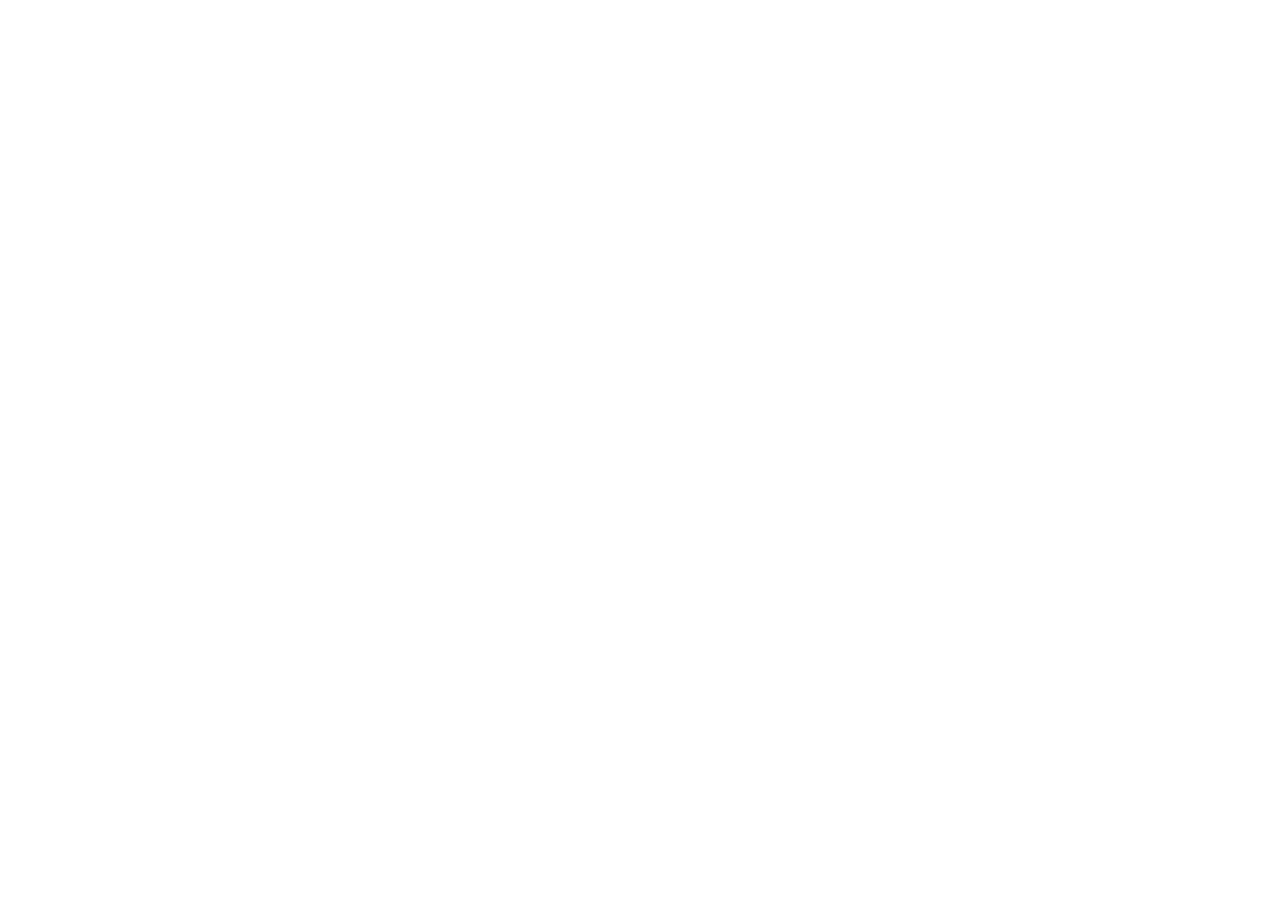
==== index.html @ 692eba13 "Changes" ====
<!doctype html>
<html lang="de">
  <head>
    <meta charset="UTF-8" />
    <meta name="viewport" content="width=device-width, initial-scale=1.0" />
    
    <!-- Primary Meta Tags -->
    <title>Anchaya Thai Massage München | Traditionelle Thai Massage</title>
    <meta name="description" content="Authentische Thai Massage in München. Entspannung für Körper und Seele mit traditionellen Techniken. Jetzt Termin vereinbaren! ☎ 089 12595098" />
    <meta name="keywords" content="Thai Massage München, Traditionelle Thai Massage, Massage München, Entspannung, Wellness, Aromaöl Massage, Hot Stone Massage" />
    <meta name="author" content="Anchaya Thai Massage" />
    <meta name="robots" content="index, follow" />
    
    <!-- Open Graph / Facebook -->
    <meta property="og:type" content="website" />
    <meta property="og:url" content="https://www.anchaya-thai-massage.de/" />
    <meta property="og:title" content="Anchaya Thai Massage München | Traditionelle Thai Massage" />
    <meta property="og:description" content="Authentische Thai Massage in München. Entspannung für Körper und Seele mit traditionellen Techniken. Jetzt Termin vereinbaren!" />
    <meta property="og:image" content="/og-image.jpg" />
    <meta property="og:locale" content="de_DE" />
    
    <!-- Twitter -->
    <meta name="twitter:card" content="summary_large_image" />
    <meta name="twitter:url" content="https://www.anchaya-thai-massage.de/" />
    <meta name="twitter:title" content="Anchaya Thai Massage München | Traditionelle Thai Massage" />
    <meta name="twitter:description" content="Authentische Thai Massage in München. Entspannung für Körper und Seele mit traditionellen Techniken." />
    <meta name="twitter:image" content="/og-image.jpg" />
    
    <!-- Canonical URL -->
    <link rel="canonical" href="https://www.anchaya-thai-massage.de/" />
    
    <!-- Theme Color -->
    <meta name="theme-color" content="#2d5a4a" />
    
    <!-- Favicon -->
    <link rel="icon" type="image/x-icon" href="/favicon.ico" />
    
    <!-- Schema.org LocalBusiness -->
    <script type="application/ld+json">
    {
      "@context": "https://schema.org",
      "@type": "LocalBusiness",
      "@id": "https://www.anchaya-thai-massage.de/#business",
      "name": "Anchaya Thai Massage",
      "image": "https://www.anchaya-thai-massage.de/og-image.jpg",
      "description": "Traditionelle Thai Massage in München. Authentische thailändische Massagekunst für tiefe Entspannung und Wohlbefinden.",
      "url": "https://www.anchaya-thai-massage.de/",
      "telephone": "+49-89-12595098",
      "email": "info@anchaya-thai-massage.de",
      "address": {
        "@type": "PostalAddress",
        "streetAddress": "Karl-Köglsperger-Str. 11",
        "addressLocality": "München",
        "postalCode": "80939",
        "addressCountry": "DE"
      },
      "geo": {
        "@type": "GeoCoordinates",
        "latitude": "48.19",
        "longitude": "11.58"
      },
      "openingHoursSpecification": [
        {
          "@type": "OpeningHoursSpecification",
          "dayOfWeek": ["Monday", "Tuesday", "Wednesday", "Thursday", "Friday"],
          "opens": "10:00",
          "closes": "20:00"
        },
        {
          "@type": "OpeningHoursSpecification",
          "dayOfWeek": "Saturday",
          "opens": "10:00",
          "closes": "18:00"
        }
      ],
      "priceRange": "€€",
      "aggregateRating": {
        "@type": "AggregateRating",
        "ratingValue": "4.9",
        "reviewCount": "87"
      },
      "sameAs": []
    }
    </script>
  </head>

  <body>
    <div id="root"></div>
    <script type="module" src="/src/main.tsx"></script>
  </body>
</html>
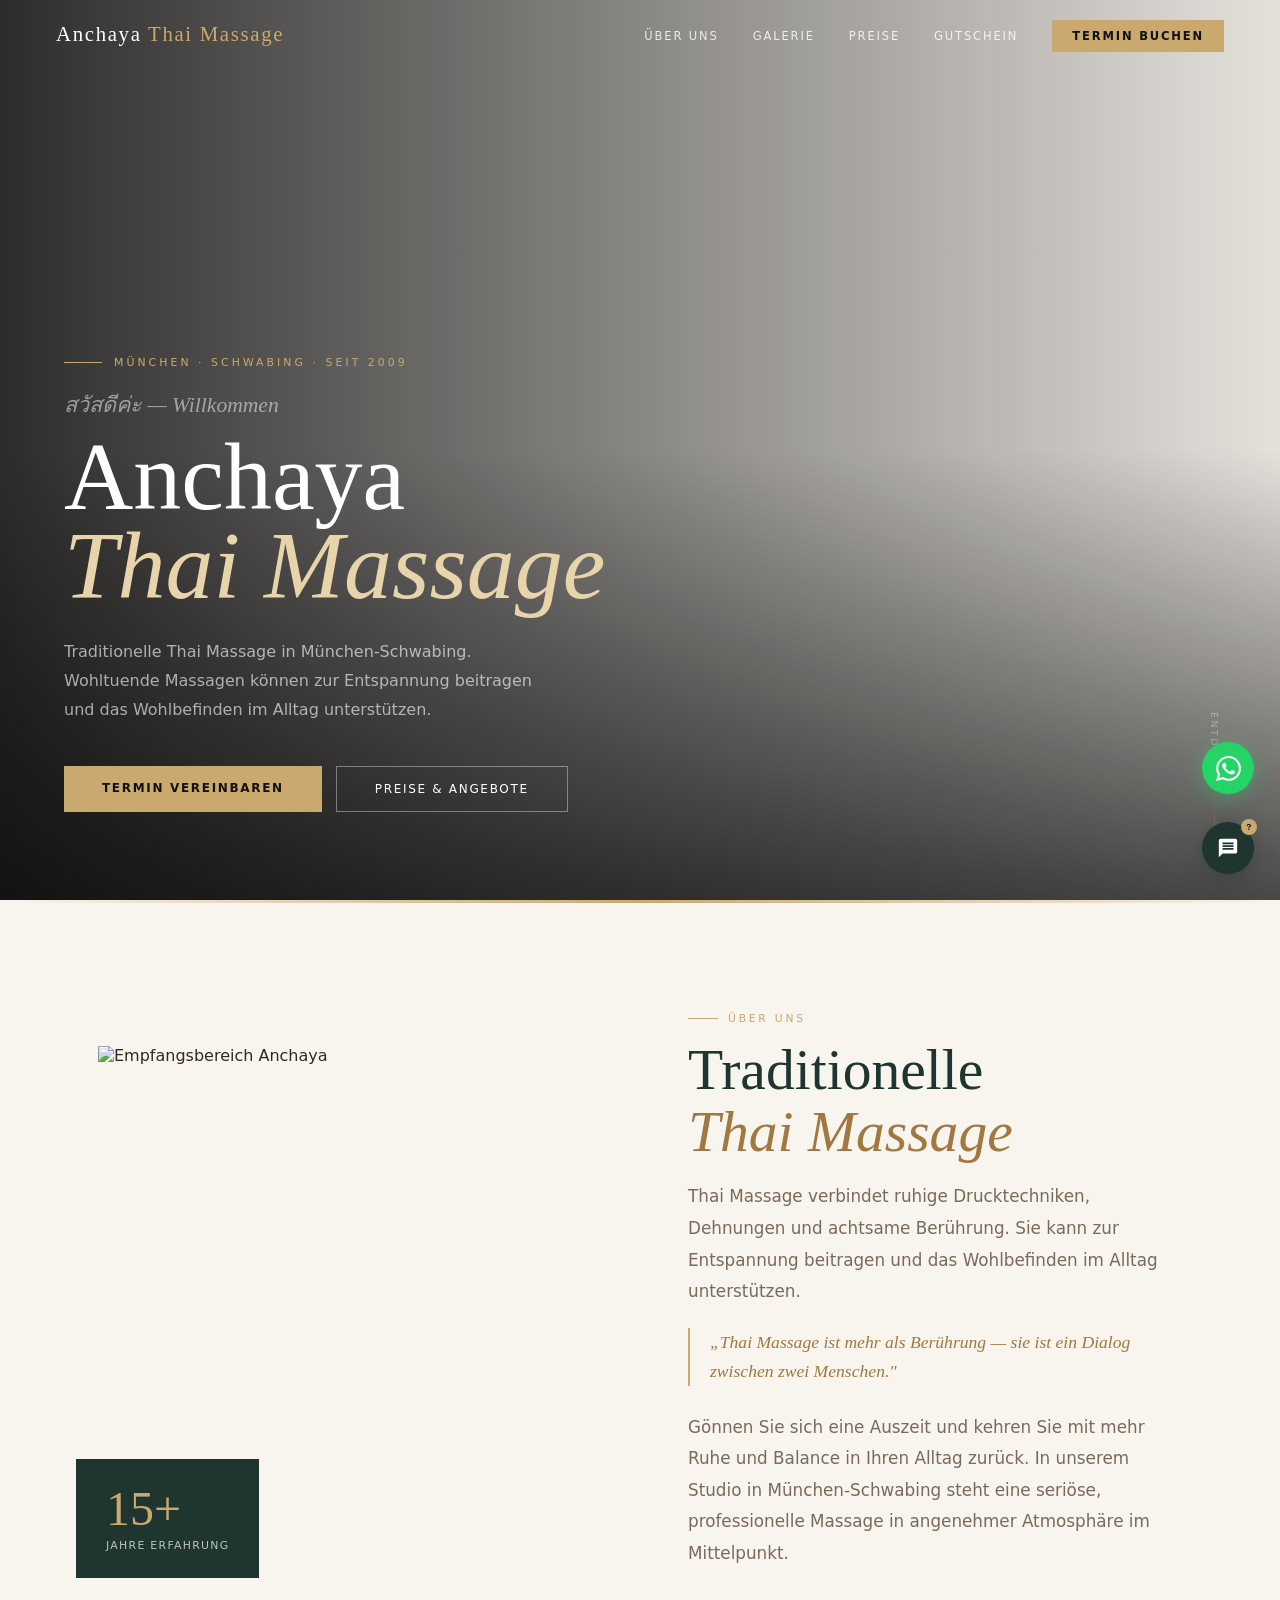
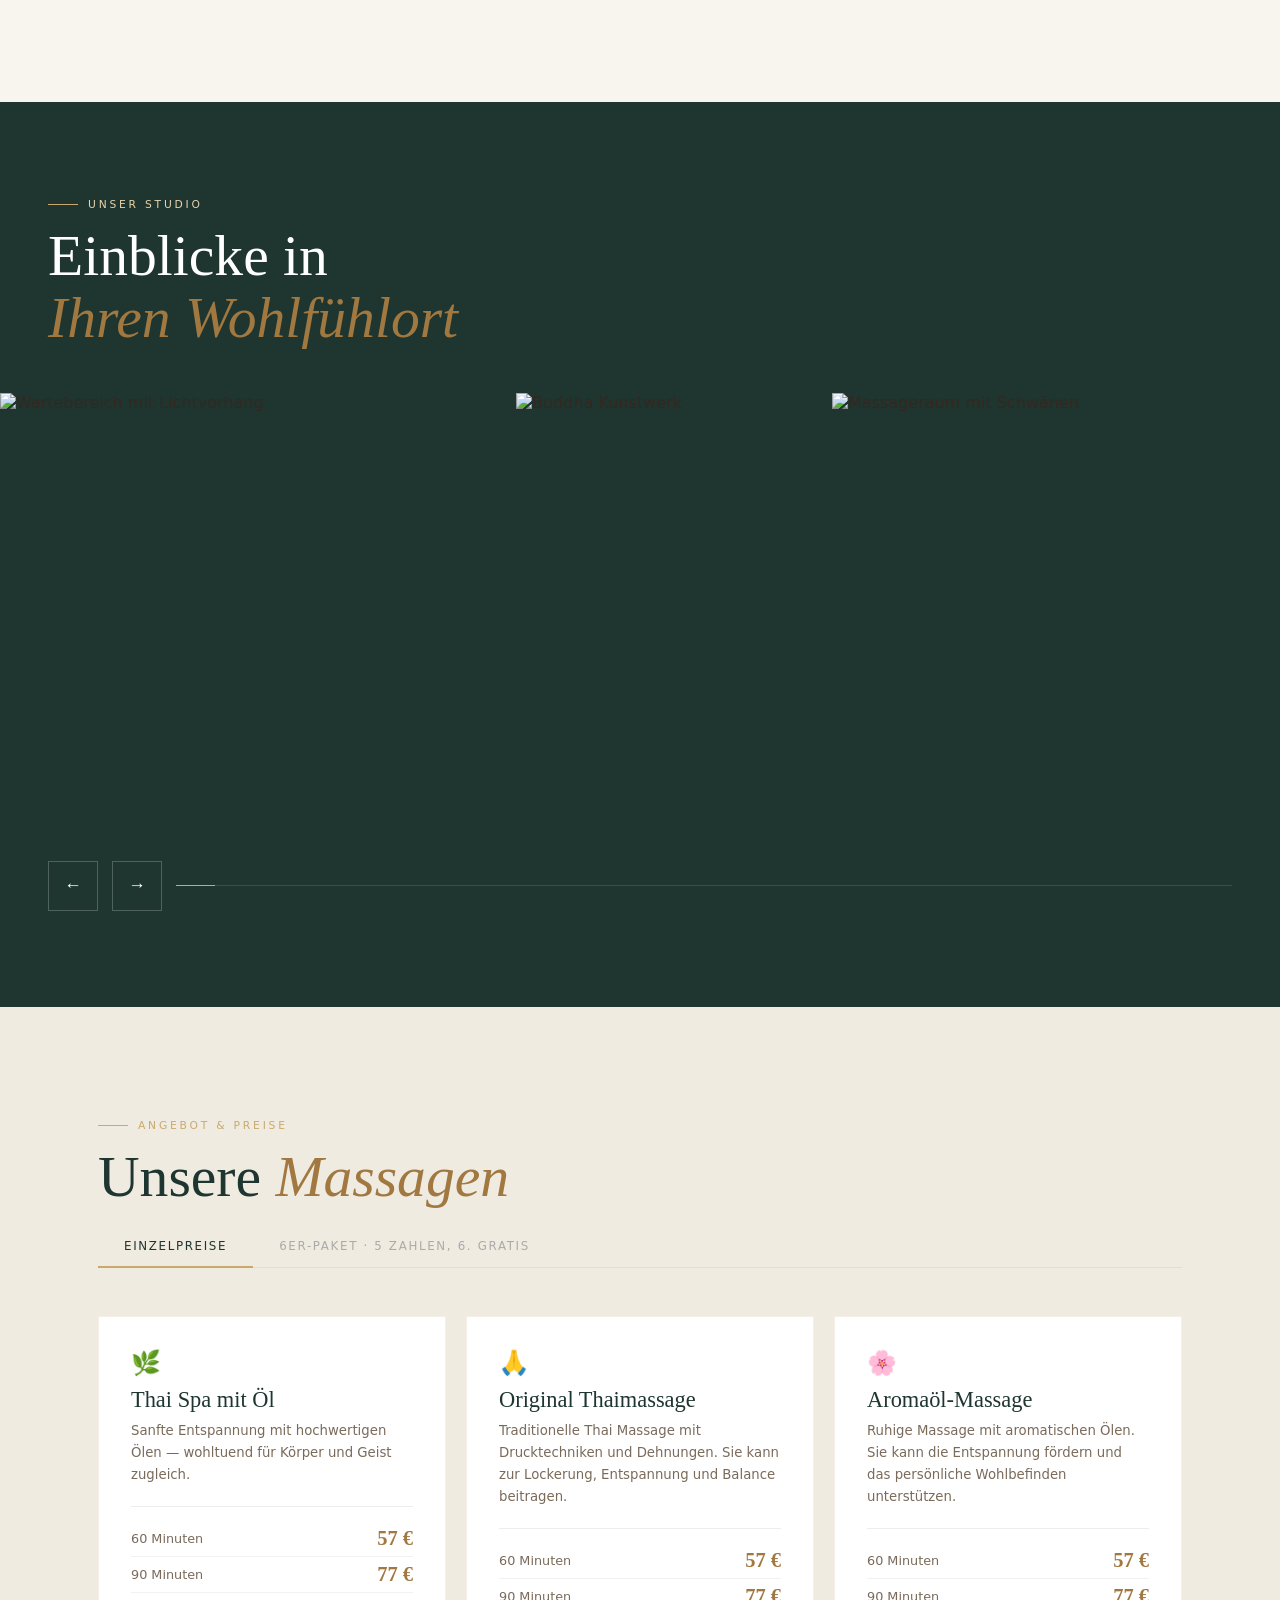
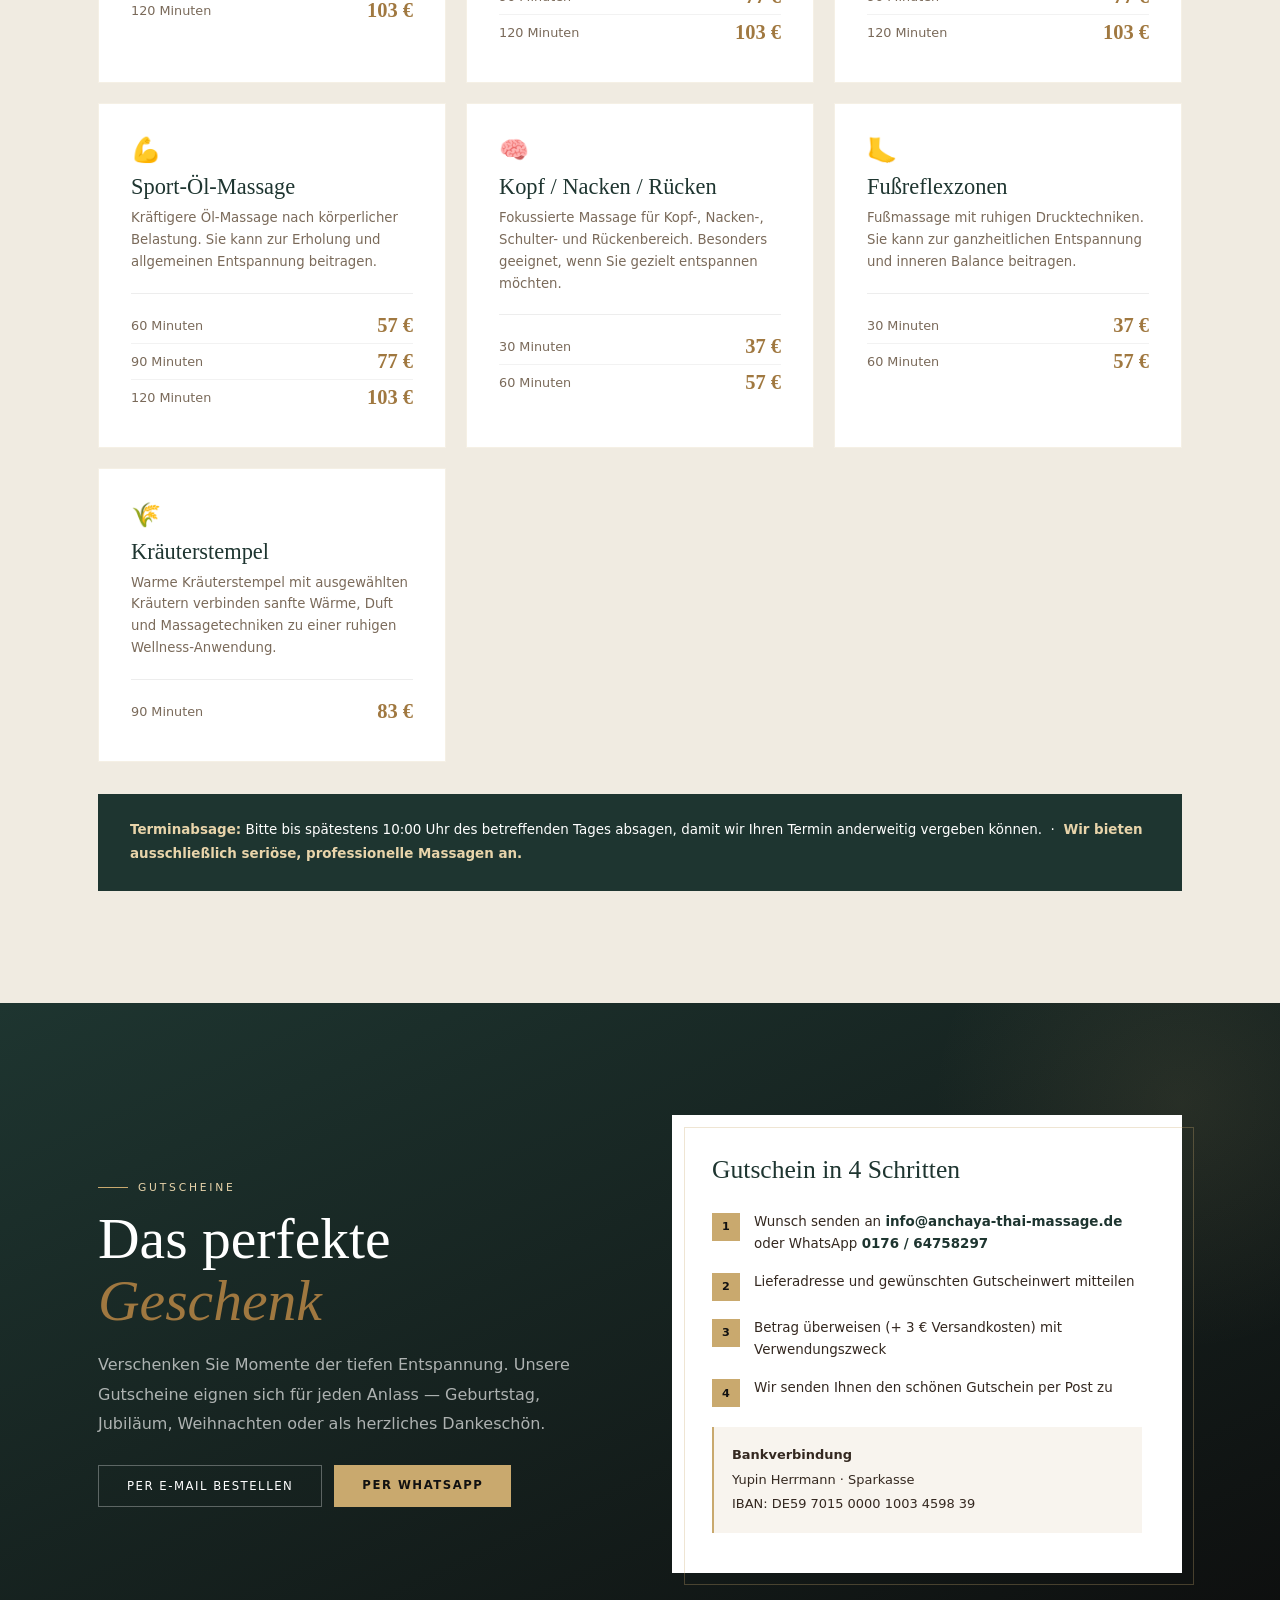
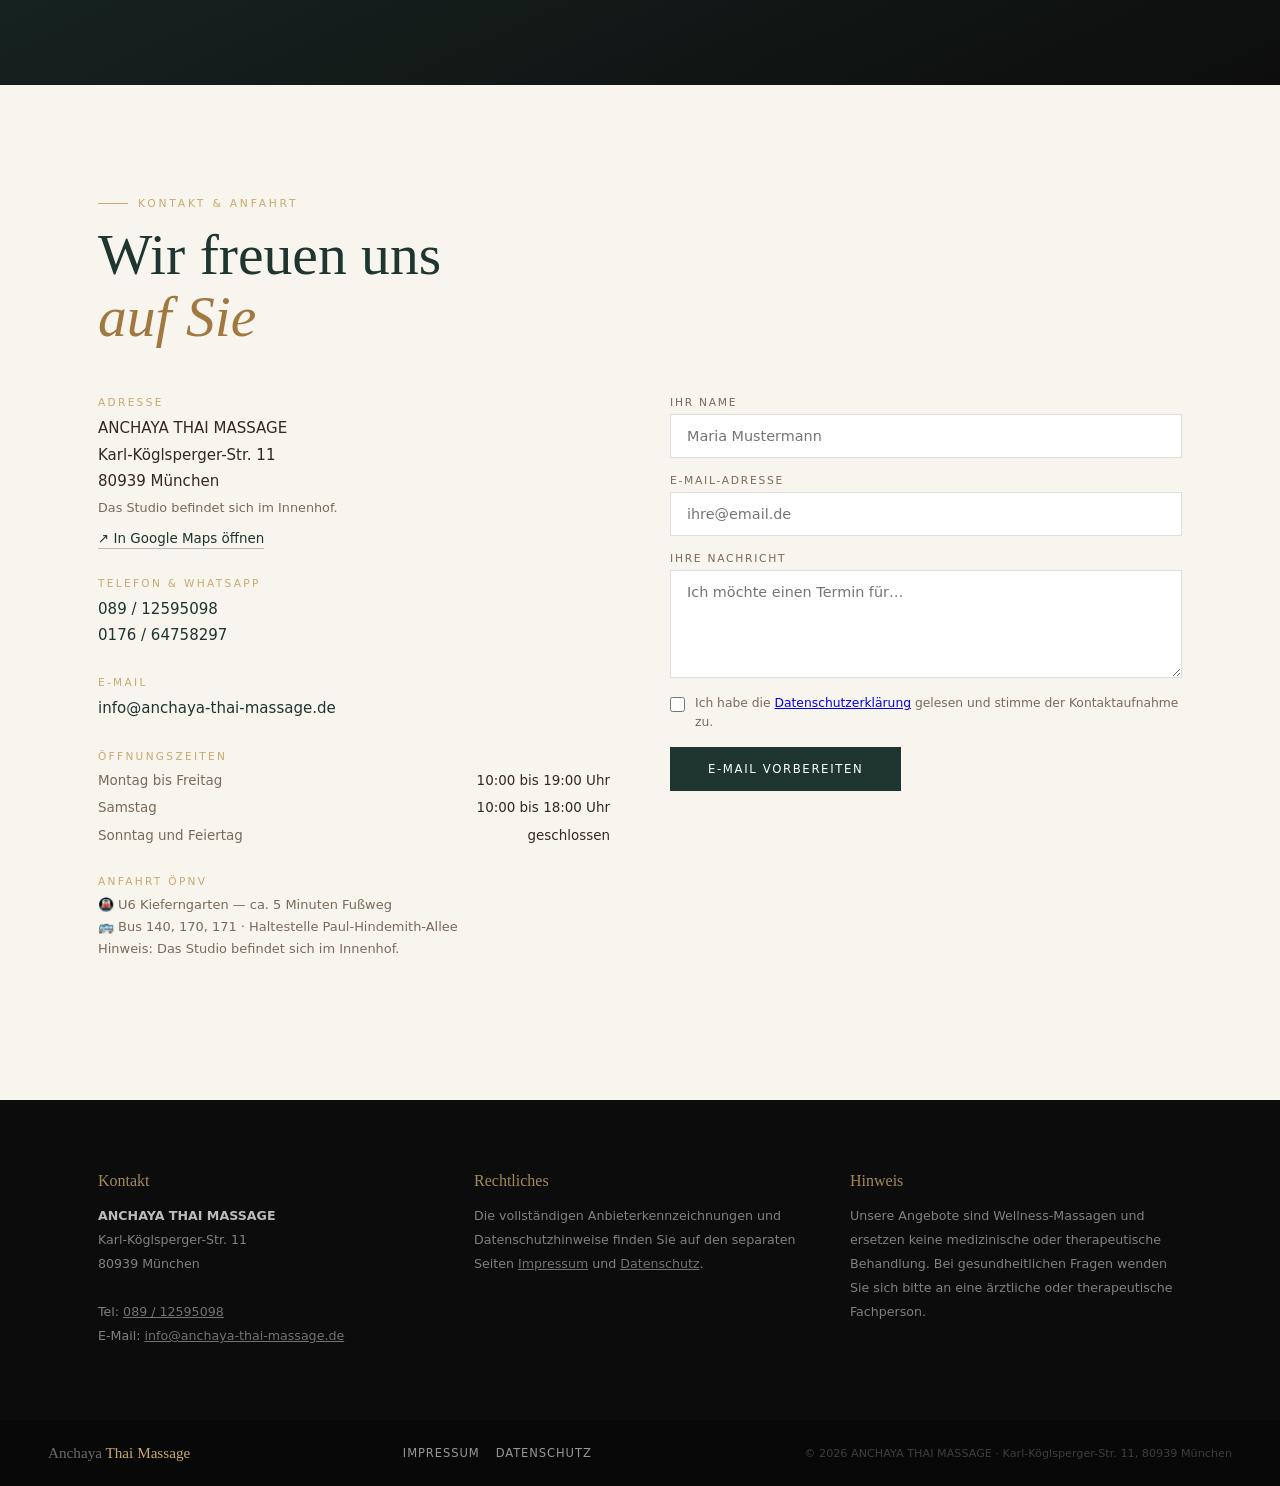
==== commit 3b40d0a6: "Add files via upload" ====
--- a/index.html
+++ b/index.html
@@ -1,91 +1,1030 @@
-<!doctype html>
+<!DOCTYPE html>
 <html lang="de">
-  <head>
-    <meta charset="UTF-8" />
-    <meta name="viewport" content="width=device-width, initial-scale=1.0" />
-    
-    <!-- Primary Meta Tags -->
-    <title>Anchaya Thai Massage München | Traditionelle Thai Massage</title>
-    <meta name="description" content="Authentische Thai Massage in München. Entspannung für Körper und Seele mit traditionellen Techniken. Jetzt Termin vereinbaren! ☎ 089 12595098" />
-    <meta name="keywords" content="Thai Massage München, Traditionelle Thai Massage, Massage München, Entspannung, Wellness, Aromaöl Massage, Hot Stone Massage" />
-    <meta name="author" content="Anchaya Thai Massage" />
-    <meta name="robots" content="index, follow" />
-    
-    <!-- Open Graph / Facebook -->
-    <meta property="og:type" content="website" />
-    <meta property="og:url" content="https://www.anchaya-thai-massage.de/" />
-    <meta property="og:title" content="Anchaya Thai Massage München | Traditionelle Thai Massage" />
-    <meta property="og:description" content="Authentische Thai Massage in München. Entspannung für Körper und Seele mit traditionellen Techniken. Jetzt Termin vereinbaren!" />
-    <meta property="og:image" content="/og-image.jpg" />
-    <meta property="og:locale" content="de_DE" />
-    
-    <!-- Twitter -->
-    <meta name="twitter:card" content="summary_large_image" />
-    <meta name="twitter:url" content="https://www.anchaya-thai-massage.de/" />
-    <meta name="twitter:title" content="Anchaya Thai Massage München | Traditionelle Thai Massage" />
-    <meta name="twitter:description" content="Authentische Thai Massage in München. Entspannung für Körper und Seele mit traditionellen Techniken." />
-    <meta name="twitter:image" content="/og-image.jpg" />
-    
-    <!-- Canonical URL -->
-    <link rel="canonical" href="https://www.anchaya-thai-massage.de/" />
-    
-    <!-- Theme Color -->
-    <meta name="theme-color" content="#2d5a4a" />
-    
-    <!-- Favicon -->
-    <link rel="icon" type="image/x-icon" href="/favicon.ico" />
-    
-    <!-- Schema.org LocalBusiness -->
-    <script type="application/ld+json">
+<head>
+<meta charset="UTF-8">
+<meta name="viewport" content="width=device-width, initial-scale=1.0">
+<title>Anchaya Thai Massage München | Traditionelle Thai Massage</title>
+<meta name="description" content="Anchaya Thai Massage in München-Schwabing bietet traditionelle Thai Massage, Aromaölmassage und Wellnessmassagen zur Entspannung und Unterstützung des Wohlbefindens.">
+<meta name="robots" content="index, follow">
+<meta property="og:title" content="Anchaya Thai Massage München">
+<meta property="og:description" content="Traditionelle Thai Massage in München für Entspannung und Wohlbefinden.">
+<meta property="og:type" content="website">
+<meta property="og:locale" content="de_DE">
+<meta property="og:site_name" content="Anchaya Thai Massage München">
+<meta property="og:image" content="assets/images/hero-bg.jpg">
+<meta property="og:image:alt" content="Anchaya Thai Massage München Studio">
+<meta name="twitter:card" content="summary_large_image">
+<meta name="twitter:image" content="assets/images/hero-bg.jpg">
+<script type="application/ld+json">
+{
+  "@context": "https://schema.org",
+  "@type": "LocalBusiness",
+  "name": "ANCHAYA THAI MASSAGE",
+  "description": "Traditionelle Thai Massage in München-Schwabing zur Entspannung und Unterstützung des Wohlbefindens.",
+  "telephone": "+49 (0) 89 / 12595098",
+  "email": "info@anchaya-thai-massage.de",
+  "address": {
+    "@type": "PostalAddress",
+    "streetAddress": "Karl-Köglsperger-Str. 11",
+    "postalCode": "80939",
+    "addressLocality": "München",
+    "addressCountry": "DE"
+  },
+  "openingHoursSpecification": [
     {
-      "@context": "https://schema.org",
-      "@type": "LocalBusiness",
-      "@id": "https://www.anchaya-thai-massage.de/#business",
-      "name": "Anchaya Thai Massage",
-      "image": "https://www.anchaya-thai-massage.de/og-image.jpg",
-      "description": "Traditionelle Thai Massage in München. Authentische thailändische Massagekunst für tiefe Entspannung und Wohlbefinden.",
-      "url": "https://www.anchaya-thai-massage.de/",
-      "telephone": "+49-89-12595098",
-      "email": "info@anchaya-thai-massage.de",
-      "address": {
-        "@type": "PostalAddress",
-        "streetAddress": "Karl-Köglsperger-Str. 11",
-        "addressLocality": "München",
-        "postalCode": "80939",
-        "addressCountry": "DE"
-      },
-      "geo": {
-        "@type": "GeoCoordinates",
-        "latitude": "48.19",
-        "longitude": "11.58"
-      },
-      "openingHoursSpecification": [
-        {
-          "@type": "OpeningHoursSpecification",
-          "dayOfWeek": ["Monday", "Tuesday", "Wednesday", "Thursday", "Friday"],
-          "opens": "10:00",
-          "closes": "20:00"
-        },
-        {
-          "@type": "OpeningHoursSpecification",
-          "dayOfWeek": "Saturday",
-          "opens": "10:00",
-          "closes": "18:00"
-        }
-      ],
-      "priceRange": "€€",
-      "aggregateRating": {
-        "@type": "AggregateRating",
-        "ratingValue": "4.9",
-        "reviewCount": "87"
-      },
-      "sameAs": []
+      "@type": "OpeningHoursSpecification",
+      "dayOfWeek": ["Monday", "Tuesday", "Wednesday", "Thursday", "Friday"],
+      "opens": "10:00",
+      "closes": "19:00"
+    },
+    {
+      "@type": "OpeningHoursSpecification",
+      "dayOfWeek": "Saturday",
+      "opens": "10:00",
+      "closes": "18:00"
     }
-    </script>
-  </head>
-
-  <body>
-    <div id="root"></div>
-    <script type="module" src="/src/main.tsx"></script>
-  </body>
-</html>+  ],
+  "priceRange": "€€"
+}
+</script>
+<style>
+:root {
+  --gold: #c9a96e; --gold-light: #e8d4aa; --gold-dark: #a07840;
+  --green: #1e3530; --green-mid: #2d4a3e; --green-light: #3d6b5a;
+  --cream: #f8f4ee; --cream-dark: #f0ebe1;
+  --text: #342820; --muted: #7a6a5a;
+}
+* { margin:0; padding:0; box-sizing:border-box; }
+html { scroll-behavior:smooth; }
+body { font-family:system-ui,-apple-system,BlinkMacSystemFont,"Segoe UI",sans-serif; color:var(--text); background:var(--cream); overflow-x:hidden; }
+.skip-link { position:absolute; left:16px; top:-48px; z-index:2000; background:var(--gold); color:#111; padding:10px 14px; text-decoration:none; font-weight:700; transition:top 0.2s; }
+.skip-link:focus { top:16px; }
+
+nav {
+  position:fixed; top:0; left:0; right:0; z-index:1000;
+  padding:22px 56px; display:flex; justify-content:space-between; align-items:center;
+  transition:all 0.5s;
+}
+nav.scrolled {
+  background:rgba(15,15,15,0.97); backdrop-filter:blur(20px);
+  padding:14px 56px; box-shadow:0 1px 0 rgba(201,169,110,0.2);
+}
+.logo { font-family:Georgia,"Times New Roman",serif; font-size:1.3rem; color:white; text-decoration:none; letter-spacing:0.08em; }
+.logo em { font-style:normal; color:var(--gold); }
+.nav-links { list-style:none; display:flex; gap:34px; }
+.nav-links a { color:rgba(255,255,255,0.82); text-decoration:none; font-size:0.72rem; letter-spacing:0.16em; text-transform:uppercase; transition:color 0.3s; }
+.nav-links a:hover { color:var(--gold); }
+.nav-cta { background:var(--gold) !important; color:#111 !important; padding:9px 20px; font-weight:600 !important; }
+.nav-cta:hover { background:var(--gold-light) !important; }
+.burger { display:none; flex-direction:column; gap:6px; cursor:pointer; background:transparent; border:0; padding:8px; }
+.burger span { width:24px; height:1px; background:white; display:block; transition:all 0.3s; }
+.burger.open span:nth-child(1) { transform:translateY(7px) rotate(45deg); }
+.burger.open span:nth-child(2) { opacity:0; }
+.burger.open span:nth-child(3) { transform:translateY(-7px) rotate(-45deg); }
+
+.hero {
+  height:100vh; min-height:680px;
+  position:relative; display:flex; align-items:flex-end;
+  overflow:hidden;
+}
+.hero-img {
+  position:absolute; inset:0;
+  background:url('assets/images/hero-bg.jpg') center 30% / cover no-repeat;
+  animation:hzoom 20s ease-out forwards;
+}
+@keyframes hzoom { from{transform:scale(1.04)} to{transform:scale(1)} }
+.hero-ov1 { position:absolute; inset:0; background:linear-gradient(to right, rgba(6,6,6,0.84) 0%, rgba(6,6,6,0.42) 55%, rgba(6,6,6,0.08) 100%); }
+.hero-ov2 { position:absolute; inset:0; background:linear-gradient(to top, rgba(6,6,6,0.7) 0%, transparent 50%); }
+.hero-body { position:relative; z-index:2; padding:0 64px 88px; max-width:800px; }
+.hero-tag { display:flex; align-items:center; gap:12px; margin-bottom:18px; animation:fadeUp 1s 0.3s both; }
+.htag-line { width:38px; height:1px; background:var(--gold); }
+.htag-txt { font-size:0.68rem; letter-spacing:0.28em; text-transform:uppercase; color:var(--gold); }
+.hero-thai { font-family:Georgia,"Times New Roman",serif; font-size:1.35rem; font-style:italic; color:rgba(255,255,255,0.5); margin-bottom:10px; animation:fadeUp 1s 0.5s both; }
+.hero-h1 { font-family:Georgia,"Times New Roman",serif; font-size:clamp(3.5rem,7.5vw,7rem); font-weight:300; line-height:0.93; color:white; margin-bottom:26px; animation:fadeUp 1s 0.7s both; }
+.hero-h1 em { font-style:italic; color:var(--gold-light); display:block; }
+.hero-p { font-size:1rem; color:rgba(255,255,255,0.62); line-height:1.82; max-width:480px; margin-bottom:42px; animation:fadeUp 1s 0.9s both; }
+.hero-btns { display:flex; gap:14px; flex-wrap:wrap; animation:fadeUp 1s 1.1s both; }
+.btn-gold { background:var(--gold); color:#111; padding:15px 38px; text-decoration:none; font-size:0.75rem; letter-spacing:0.14em; text-transform:uppercase; font-weight:600; transition:all 0.3s; display:inline-block; }
+.btn-gold:hover { background:var(--gold-light); transform:translateY(-2px); }
+.btn-ghost { border:1px solid rgba(255,255,255,0.38); color:white; padding:15px 38px; text-decoration:none; font-size:0.75rem; letter-spacing:0.14em; text-transform:uppercase; transition:all 0.3s; display:inline-block; }
+.btn-ghost:hover { border-color:var(--gold); color:var(--gold); }
+.scroll-cue { position:absolute; bottom:36px; right:60px; z-index:2; display:flex; flex-direction:column; align-items:center; gap:8px; animation:fadeUp 1s 2s both; }
+.scroll-cue span { writing-mode:vertical-rl; font-size:0.58rem; letter-spacing:0.28em; text-transform:uppercase; color:rgba(255,255,255,0.35); }
+.scroll-line { width:1px; height:64px; background:linear-gradient(to bottom, transparent, rgba(201,169,110,0.65)); animation:spulse 2.5s ease-in-out infinite; }
+@keyframes spulse { 0%,100%{opacity:0.4} 50%{opacity:1} }
+@keyframes fadeUp { from{opacity:0;transform:translateY(26px)} to{opacity:1;transform:translateY(0)} }
+
+.badge { display:flex; align-items:center; gap:10px; margin-bottom:14px; }
+.badge-line { width:30px; height:1px; background:var(--gold); flex-shrink:0; }
+.badge-txt { font-size:0.67rem; letter-spacing:0.26em; text-transform:uppercase; color:var(--gold); }
+.sec-title { font-family:Georgia,"Times New Roman",serif; font-size:clamp(2.2rem,4.5vw,3.8rem); font-weight:300; color:var(--green); line-height:1.08; margin-bottom:18px; }
+.sec-title em { font-style:italic; color:var(--gold-dark); }
+.container { max-width:1180px; margin:0 auto; padding:0 48px; }
+
+#ueber-uns { padding:112px 0; background:var(--cream); position:relative; }
+#ueber-uns::before { content:''; position:absolute; top:0; left:0; right:0; height:3px; background:linear-gradient(to right, transparent, var(--gold), transparent); }
+.about-grid { display:grid; grid-template-columns:1fr 1fr; gap:80px; align-items:center; }
+.about-img-wrap { position:relative; }
+.about-img { width:100%; height:510px; object-fit:cover; object-position:center 20%; display:block; }
+.about-badge { position:absolute; bottom:-22px; left:-22px; background:var(--green); color:white; padding:26px 30px; }
+.badge-num { font-family:Georgia,"Times New Roman",serif; font-size:3rem; color:var(--gold); display:block; line-height:1; }
+.badge-lbl { font-size:0.68rem; letter-spacing:0.12em; text-transform:uppercase; opacity:0.7; margin-top:6px; display:block; }
+.about-content { padding-left:8px; }
+.about-content p { font-size:1.05rem; line-height:1.88; color:var(--muted); margin-bottom:20px; }
+.about-quote { display:block; font-family:Georgia,"Times New Roman",serif; font-size:1.1rem; font-style:italic; color:var(--gold-dark); border-left:2px solid var(--gold); padding-left:20px; margin:10px 0 26px; line-height:1.65; }
+
+#galerie { background:var(--green); padding:96px 0; overflow:hidden; }
+#galerie .badge-txt { color:var(--gold-light); }
+#galerie .sec-title { color:white; }
+.gal-header { padding:0 48px; margin-bottom:44px; }
+.carousel-track {
+  display:flex; gap:16px; padding:0 48px 20px;
+  overflow-x:auto; scroll-snap-type:x mandatory; scroll-behavior:smooth;
+  -webkit-overflow-scrolling:touch; cursor:grab;
+}
+.carousel-track:active { cursor:grabbing; }
+.carousel-track::-webkit-scrollbar { height:3px; }
+.carousel-track::-webkit-scrollbar-track { background:rgba(255,255,255,0.08); }
+.carousel-track::-webkit-scrollbar-thumb { background:var(--gold); border-radius:2px; }
+.ci { flex:0 0 auto; scroll-snap-align:start; position:relative; overflow:hidden; }
+.ci.tall { width:300px; height:420px; }
+.ci.wide { width:500px; height:360px; }
+.ci img { width:100%; height:100%; object-fit:cover; display:block; transition:transform 0.7s; }
+.ci:hover img { transform:scale(1.06); }
+.ci-cap { position:absolute; inset:0; background:linear-gradient(to top, rgba(6,6,6,0.6) 0%, transparent 50%); display:flex; align-items:flex-end; padding:20px; opacity:0; transition:opacity 0.3s; }
+.ci:hover .ci-cap { opacity:1; }
+.ci-cap span { color:white; font-size:0.73rem; letter-spacing:0.15em; text-transform:uppercase; }
+.car-controls { display:flex; align-items:center; gap:14px; padding:28px 48px 0; }
+.car-btn { width:50px; height:50px; border:1px solid rgba(255,255,255,0.22); background:transparent; color:white; cursor:pointer; font-size:1.1rem; display:flex; align-items:center; justify-content:center; transition:all 0.3s; }
+.car-btn:hover { background:var(--gold); border-color:var(--gold); color:#111; }
+.car-prog { flex:1; height:1px; background:rgba(255,255,255,0.12); position:relative; overflow:hidden; }
+.car-prog-bar { position:absolute; left:0; top:0; height:100%; background:var(--gold); width:0%; transition:width 0.3s; }
+
+#angebot { padding:112px 0; background:var(--cream-dark); }
+.tabs-bar { display:flex; border-bottom:1px solid rgba(201,169,110,0.22); margin-bottom:48px; }
+.tab-btn { background:none; border:none; cursor:pointer; padding:13px 26px; font-family:inherit; font-size:0.74rem; letter-spacing:0.14em; text-transform:uppercase; color:#aaa; border-bottom:2px solid transparent; margin-bottom:-1px; transition:all 0.3s; }
+.tab-btn.active { color:var(--green); border-bottom-color:var(--gold); }
+.tab-pane { display:none; } .tab-pane.active { display:block; }
+.svc-grid { display:grid; grid-template-columns:repeat(auto-fill,minmax(300px,1fr)); gap:20px; }
+.svc { background:white; border:1px solid rgba(201,169,110,0.18); padding:32px; position:relative; transition:all 0.35s; overflow:hidden; }
+.svc::before { content:''; position:absolute; top:0; left:0; width:2px; height:0; background:var(--gold); transition:height 0.4s; }
+.svc:hover { transform:translateY(-5px); box-shadow:0 20px 50px rgba(0,0,0,0.1); }
+.svc:hover::before { height:100%; }
+.svc-icon { font-size:1.5rem; margin-bottom:10px; display:block; }
+.svc-name { font-family:Georgia,"Times New Roman",serif; font-size:1.4rem; color:var(--green); margin-bottom:7px; }
+.svc-desc { font-size:0.83rem; color:var(--muted); line-height:1.65; margin-bottom:20px; }
+.price-rows { border-top:1px solid rgba(0,0,0,0.07); padding-top:14px; }
+.pr { display:flex; justify-content:space-between; align-items:center; padding:6px 0; border-bottom:1px solid rgba(0,0,0,0.05); }
+.pr:last-child { border-bottom:none; }
+.pr-dur { font-size:0.8rem; color:var(--muted); }
+.pr-amt { font-family:Georgia,"Times New Roman",serif; font-size:1.28rem; color:var(--gold-dark); font-weight:600; }
+.notice { background:var(--green); color:white; padding:24px 32px; margin-top:32px; font-size:0.84rem; line-height:1.8; }
+.notice strong { color:var(--gold-light); }
+
+#gutschein { background:linear-gradient(155deg, var(--green) 0%, #0d0d0d 100%); padding:112px 0; position:relative; overflow:hidden; }
+#gutschein::before { content:''; position:absolute; right:-150px; top:-150px; width:500px; height:500px; border-radius:50%; background:radial-gradient(circle, rgba(201,169,110,0.1) 0%, transparent 70%); }
+.voucher-grid { display:grid; grid-template-columns:1fr 1fr; gap:64px; align-items:center; }
+.voucher-txt .sec-title { color:white; }
+.voucher-txt .badge-txt { color:var(--gold-light); }
+.voucher-txt p { color:rgba(255,255,255,0.65); font-size:1rem; line-height:1.85; margin-bottom:26px; }
+.vbtns { display:flex; gap:12px; flex-wrap:wrap; }
+.btn-gold-v { background:var(--gold); color:#111; padding:13px 28px; text-decoration:none; font-size:0.73rem; letter-spacing:0.13em; text-transform:uppercase; font-weight:600; display:inline-block; transition:all 0.3s; }
+.btn-gold-v:hover { background:var(--gold-light); }
+.btn-outline-v { border:1px solid rgba(255,255,255,0.3); color:white; padding:13px 28px; text-decoration:none; font-size:0.73rem; letter-spacing:0.13em; text-transform:uppercase; display:inline-block; transition:all 0.3s; }
+.btn-outline-v:hover { border-color:var(--gold); color:var(--gold); }
+.vcard { background:white; padding:40px; position:relative; }
+.vcard::after { content:''; position:absolute; top:12px; left:12px; right:-12px; bottom:-12px; border:1px solid rgba(201,169,110,0.3); pointer-events:none; }
+.vcard h3 { font-family:Georgia,"Times New Roman",serif; font-size:1.6rem; color:var(--green); margin-bottom:26px; font-weight:400; }
+.vstep { display:flex; gap:14px; margin-bottom:16px; align-items:flex-start; }
+.vstep-n { width:28px; height:28px; background:var(--gold); color:#111; font-size:0.7rem; font-weight:700; display:flex; align-items:center; justify-content:center; flex-shrink:0; margin-top:2px; }
+.vstep-t { font-size:0.84rem; color:var(--text); line-height:1.65; }
+.vstep-t strong { color:var(--green); }
+.vbank { background:var(--cream); padding:16px 18px; margin-top:20px; font-size:0.81rem; line-height:1.9; border-left:2px solid var(--gold); }
+
+#kontakt { padding:112px 0; background:var(--cream); }
+.contact-grid { display:grid; grid-template-columns:1fr 1fr; gap:60px; margin-top:48px; }
+.iblock { margin-bottom:28px; }
+.ilbl { font-size:0.66rem; letter-spacing:0.22em; text-transform:uppercase; color:var(--gold); display:block; margin-bottom:7px; }
+.ival { font-size:0.94rem; color:var(--text); line-height:1.75; }
+.ival a { color:var(--green); text-decoration:none; transition:color 0.2s; }
+.ival a:hover { color:var(--gold-dark); }
+.hours { display:grid; grid-template-columns:1fr auto; gap:4px 20px; }
+.hd { font-size:0.84rem; color:var(--muted); }
+.ht { font-size:0.84rem; color:var(--text); text-align:right; }
+.map-a { display:inline-flex; align-items:center; gap:8px; color:var(--green); text-decoration:none; font-size:0.84rem; border-bottom:1px solid rgba(30,53,48,0.3); padding-bottom:2px; margin-top:10px; transition:all 0.3s; }
+.map-a:hover { color:var(--gold-dark); border-color:var(--gold); }
+.transit-txt { font-size:0.81rem; color:var(--muted); line-height:1.7; }
+.cform { display:flex; flex-direction:column; gap:16px; }
+.fg { display:flex; flex-direction:column; gap:5px; }
+.fl { font-size:0.67rem; letter-spacing:0.16em; text-transform:uppercase; color:var(--muted); }
+.fi, .ft { border:1px solid rgba(0,0,0,0.13); background:white; padding:13px 16px; font-family:inherit; font-size:0.9rem; color:var(--text); outline:none; transition:border-color 0.3s; width:100%; }
+.fi:focus, .ft:focus { border-color:var(--gold); }
+.ft { resize:vertical; }
+.fck { display:flex; gap:10px; align-items:flex-start; }
+.fck input { width:15px; height:15px; margin-top:3px; flex-shrink:0; accent-color:var(--green); }
+.fck label { font-size:0.77rem; color:var(--muted); line-height:1.5; }
+.btn-sub { background:var(--green); color:white; border:none; padding:15px 38px; font-family:inherit; font-size:0.73rem; letter-spacing:0.14em; text-transform:uppercase; font-weight:500; cursor:pointer; transition:all 0.3s; align-self:flex-start; }
+.btn-sub:hover { background:var(--gold-dark); }
+.form-ok { background:#e8f5e9; color:#2e7d32; padding:13px 16px; font-size:0.84rem; display:none; margin-top:4px; }
+
+#rechtliches { background:#0c0c0c; color:rgba(255,255,255,0.48); padding:72px 0; }
+.impr-grid { display:grid; grid-template-columns:repeat(3,1fr); gap:44px; }
+.impr-col h4 { font-family:Georgia,"Times New Roman",serif; font-size:1rem; color:rgba(201,169,110,0.8); margin-bottom:14px; font-weight:400; }
+.impr-col p { font-size:0.79rem; line-height:1.9; }
+.impr-col a { color:rgba(255,255,255,0.42); }
+footer { background:#080808; padding:24px 48px; display:flex; justify-content:space-between; align-items:center; flex-wrap:wrap; gap:10px; }
+.foot-logo { font-family:Georgia,"Times New Roman",serif; font-size:0.95rem; color:rgba(255,255,255,0.4); }
+.foot-logo em { font-style:normal; color:var(--gold); }
+.foot-copy { font-size:0.7rem; color:rgba(255,255,255,0.22); }
+.foot-links { display:flex; gap:16px; flex-wrap:wrap; justify-content:center; }
+.foot-links a { color:rgba(255,255,255,0.58); text-decoration:none; font-size:0.72rem; letter-spacing:0.08em; text-transform:uppercase; }
+.foot-links a:hover { color:var(--gold); }
+
+.fab-wa { position:fixed; bottom:106px; right:26px; width:52px; height:52px; border-radius:50%; background:#25D366; display:flex; align-items:center; justify-content:center; text-decoration:none; z-index:500; box-shadow:0 4px 20px rgba(37,211,102,0.38); transition:transform 0.3s; }
+.fab-wa:hover { transform:scale(1.1); }
+.fab-wa svg { width:25px; height:25px; fill:white; }
+
+/* ─── CHAT ─── */
+.chat-wrap { position:fixed; bottom:26px; right:26px; z-index:600; }
+.chat-trig { width:52px; height:52px; border-radius:50%; background:var(--green); border:none; cursor:pointer; display:flex; align-items:center; justify-content:center; box-shadow:0 4px 22px rgba(30,53,48,0.42); transition:all 0.3s; position:relative; }
+.chat-trig:hover { background:var(--green-light); transform:scale(1.06); }
+.chat-trig svg { width:22px; height:22px; fill:white; transition:transform 0.3s; }
+.chat-trig.open svg { transform:rotate(45deg); }
+.cdot { position:absolute; top:-3px; right:-3px; width:16px; height:16px; border-radius:50%; background:var(--gold); font-size:0.54rem; color:#111; font-weight:700; display:flex; align-items:center; justify-content:center; }
+.chat-win { position:absolute; bottom:64px; right:0; width:370px; background:white; border-radius:4px; box-shadow:0 22px 60px rgba(0,0,0,0.22); display:none; flex-direction:column; max-height:560px; animation:cslide 0.3s ease; }
+.chat-win.open { display:flex; }
+@keyframes cslide { from{opacity:0;transform:translateY(14px)} to{opacity:1;transform:translateY(0)} }
+.chat-hd { background:var(--green); padding:14px 18px; display:flex; align-items:center; gap:10px; color:white; border-radius:4px 4px 0 0; }
+.chat-av { width:38px; height:38px; border-radius:50%; background:var(--gold); display:flex; align-items:center; justify-content:center; font-size:1.1rem; flex-shrink:0; }
+.chat-hd-info { flex:1; }
+.chat-hd-info h4 { font-size:0.88rem; font-weight:500; }
+.chat-hd-info p { font-size:0.68rem; opacity:0.7; }
+.chat-close { width:32px; height:32px; border-radius:50%; border:1px solid rgba(255,255,255,0.22); background:transparent; color:white; font-size:1.1rem; line-height:1; cursor:pointer; transition:all 0.2s; }
+.chat-close:hover { background:rgba(255,255,255,0.12); border-color:rgba(255,255,255,0.45); }
+.odot { width:7px; height:7px; border-radius:50%; background:#4CAF50; display:inline-block; margin-right:4px; }
+.chat-msgs { flex:1; overflow-y:auto; padding:14px; display:flex; flex-direction:column; gap:10px; min-height:200px; max-height:360px; }
+.cm { max-width:90%; padding:10px 14px; border-radius:12px; font-size:0.84rem; line-height:1.6; white-space:pre-wrap; word-break:break-word; }
+.cm-bot { background:#f4f0ea; color:var(--text); align-self:flex-start; border-bottom-left-radius:3px; }
+.cm-user { background:var(--green); color:white; align-self:flex-end; border-bottom-right-radius:3px; }
+.typing-w { background:#f4f0ea; padding:10px 14px; border-radius:12px; align-self:flex-start; }
+.tdots { display:flex; gap:4px; }
+.td { width:6px; height:6px; background:#bbb; border-radius:50%; animation:tbounce 1.4s infinite; }
+.td:nth-child(2) { animation-delay:0.2s; } .td:nth-child(3) { animation-delay:0.4s; }
+@keyframes tbounce { 0%,60%,100%{transform:translateY(0)} 30%{transform:translateY(-6px)} }
+.qbtns { display:flex; flex-wrap:wrap; gap:6px; padding:0 14px 10px; }
+.qbtn { background:none; border:1px solid rgba(30,53,48,0.22); color:var(--green); padding:6px 12px; font-size:0.72rem; border-radius:18px; cursor:pointer; font-family:inherit; transition:all 0.2s; white-space:nowrap; }
+.qbtn:hover { background:var(--green); color:white; border-color:var(--green); }
+.chat-note { margin:0 14px 10px; padding:9px 11px; background:#fff8ec; border:1px solid rgba(201,169,110,0.28); color:var(--muted); font-size:0.7rem; line-height:1.45; border-radius:8px; }
+.chat-in-area { display:flex; gap:8px; padding:12px 14px; border-top:1px solid rgba(0,0,0,0.08); }
+.chat-in { flex:1; border:1px solid rgba(0,0,0,0.13); border-radius:20px; padding:8px 14px; font-family:inherit; font-size:0.84rem; color:var(--text); outline:none; transition:border-color 0.3s; }
+.chat-in:focus { border-color:var(--green); }
+.chat-send { width:36px; height:36px; border-radius:50%; background:var(--green); border:none; cursor:pointer; display:flex; align-items:center; justify-content:center; flex-shrink:0; transition:background 0.3s; }
+.chat-send:hover { background:var(--gold-dark); }
+.chat-send svg { width:14px; height:14px; fill:white; }
+
+@media (max-width:900px) {
+  nav { padding:16px 20px; } nav.scrolled { padding:12px 20px; }
+  .nav-links { display:none; }
+  .nav-links.mob-open { display:flex; flex-direction:column; position:fixed; inset:0; background:rgba(8,8,8,0.98); justify-content:center; align-items:center; gap:44px; z-index:999; }
+  .nav-links.mob-open a { font-size:1.1rem; letter-spacing:0.2em; }
+  .burger { display:flex; z-index:1001; }
+  .hero-body { padding:0 24px 60px; }
+  .about-grid, .voucher-grid, .contact-grid { grid-template-columns:1fr; gap:44px; }
+  .impr-grid { grid-template-columns:1fr; gap:32px; }
+  .about-badge { bottom:-16px; left:-16px; }
+  .container { padding:0 20px; }
+  .ci.tall { width:230px; height:320px; } .ci.wide { width:360px; height:270px; }
+  .chat-win { width:min(370px, calc(100vw - 40px)); right:-6px; max-height:85vh; }
+  .chat-msgs { max-height:42vh; }
+  footer { flex-direction:column; text-align:center; }
+  .gal-header { padding:0 20px; }
+  .carousel-track { padding:0 20px 20px; }
+  .car-controls { padding:24px 20px 0; }
+}
+</style>
+</head>
+<body>
+
+<a class="skip-link" href="#main">Zum Inhalt springen</a>
+<header>
+<nav id="nav" aria-label="Hauptnavigation">
+  <a href="#" class="logo">Anchaya <em>Thai Massage</em></a>
+  <ul class="nav-links" id="navLinks">
+    <li><a href="#ueber-uns" onclick="closeNav()">Über uns</a></li>
+    <li><a href="#galerie" onclick="closeNav()">Galerie</a></li>
+    <li><a href="#angebot" onclick="closeNav()">Preise</a></li>
+    <li><a href="#gutschein" onclick="closeNav()">Gutschein</a></li>
+    <li><a href="#kontakt" onclick="closeNav()" class="nav-cta">Termin buchen</a></li>
+  </ul>
+  <button class="burger" id="burger" type="button" aria-label="Menü öffnen" aria-expanded="false" aria-controls="navLinks" onclick="toggleNav()">
+    <span></span><span></span><span></span>
+  </button>
+</nav>
+</header>
+
+<main id="main">
+<section class="hero" aria-labelledby="hero-title">
+  <div class="hero-img"></div>
+  <div class="hero-ov1"></div>
+  <div class="hero-ov2"></div>
+  <div class="hero-body">
+    <div class="hero-tag">
+      <div class="htag-line"></div>
+      <span class="htag-txt">München &middot; Schwabing &middot; Seit 2009</span>
+    </div>
+    <p class="hero-thai">สวัสดีค่ะ &mdash; Willkommen</p>
+    <h1 class="hero-h1" id="hero-title">Anchaya<br><em>Thai Massage</em></h1>
+    <p class="hero-p">Traditionelle Thai Massage in München-Schwabing. Wohltuende Massagen können zur Entspannung beitragen und das Wohlbefinden im Alltag unterstützen.</p>
+    <div class="hero-btns">
+      <a href="tel:08912595098" class="btn-gold">Termin vereinbaren</a>
+      <a href="#angebot" class="btn-ghost">Preise &amp; Angebote</a>
+    </div>
+  </div>
+  <div class="scroll-cue">
+    <span>Entdecken</span>
+    <div class="scroll-line"></div>
+  </div>
+</section>
+
+<section id="ueber-uns">
+  <div class="container">
+    <div class="about-grid">
+      <div class="about-img-wrap">
+        <img src="assets/images/studio-empfang.jpg" alt="Empfangsbereich Anchaya" class="about-img" loading="lazy" decoding="async">
+        <div class="about-badge">
+          <span class="badge-num">15+</span>
+          <span class="badge-lbl">Jahre Erfahrung</span>
+        </div>
+      </div>
+      <div class="about-content">
+        <div class="badge"><div class="badge-line"></div><span class="badge-txt">Über uns</span></div>
+        <h2 class="sec-title">Traditionelle<br><em>Thai Massage</em></h2>
+        <p>Thai Massage verbindet ruhige Drucktechniken, Dehnungen und achtsame Berührung. Sie kann zur Entspannung beitragen und das Wohlbefinden im Alltag unterstützen.</p>
+        <blockquote class="about-quote">„Thai Massage ist mehr als Berührung — sie ist ein Dialog zwischen zwei Menschen."</blockquote>
+        <p>Gönnen Sie sich eine Auszeit und kehren Sie mit mehr Ruhe und Balance in Ihren Alltag zurück. In unserem Studio in München-Schwabing steht eine seriöse, professionelle Massage in angenehmer Atmosphäre im Mittelpunkt.</p>
+      </div>
+    </div>
+  </div>
+</section>
+
+<section id="galerie">
+  <div class="gal-header">
+    <div class="badge"><div class="badge-line"></div><span class="badge-txt">Unser Studio</span></div>
+    <h2 class="sec-title">Einblicke in<br><em>Ihren Wohlfühlort</em></h2>
+  </div>
+  <div class="carousel-track" id="carouselTrack">
+    <div class="ci wide">
+      <img src="assets/images/galerie-wartebereich.jpg" alt="Wartebereich mit Lichtvorhang" loading="lazy" decoding="async">
+      <div class="ci-cap"><span>Wartebereich</span></div>
+    </div>
+    <div class="ci tall">
+      <img src="assets/images/galerie-massage-liege.jpg" alt="Buddha Kunstwerk" loading="lazy" decoding="async">
+      <div class="ci-cap"><span>Atmosphäre</span></div>
+    </div>
+    <div class="ci wide">
+      <img src="assets/images/galerie-raum-detail.jpg" alt="Massageraum mit Schwänen" loading="lazy" decoding="async">
+      <div class="ci-cap"><span>Massageraum</span></div>
+    </div>
+    <div class="ci tall">
+      <img src="assets/images/galerie-behandlung.jpg" alt="Lounge Bereich" loading="lazy" decoding="async">
+      <div class="ci-cap"><span>Lounge</span></div>
+    </div>
+    <div class="ci wide">
+      <img src="assets/images/galerie-lounge.jpg" alt="Produkte und Shop" loading="lazy" decoding="async">
+      <div class="ci-cap"><span>Shop &amp; Produkte</span></div>
+    </div>
+    <div class="ci tall">
+      <img src="assets/images/galerie-handtuecher.jpg" alt="Schwan Handtücher Detail" loading="lazy" decoding="async">
+      <div class="ci-cap"><span>Details</span></div>
+    </div>
+  </div>
+  <div class="car-controls">
+    <button class="car-btn" onclick="scrollCar(-1)">&#8592;</button>
+    <button class="car-btn" onclick="scrollCar(1)">&#8594;</button>
+    <div class="car-prog"><div class="car-prog-bar" id="progBar"></div></div>
+  </div>
+</section>
+
+<section id="angebot">
+  <div class="container">
+    <div class="badge"><div class="badge-line"></div><span class="badge-txt">Angebot &amp; Preise</span></div>
+    <h2 class="sec-title">Unsere <em>Massagen</em></h2>
+    <div class="tabs-bar">
+      <button class="tab-btn active" onclick="switchTab('e',this)">Einzelpreise</button>
+      <button class="tab-btn" onclick="switchTab('p',this)">6er-Paket &middot; 5 zahlen, 6. gratis</button>
+    </div>
+    <div class="tab-pane active" id="tab-e">
+      <div class="svc-grid" id="singlePriceGrid"></div>
+    </div>
+    <div class="tab-pane" id="tab-p">
+      <div class="svc-grid" id="packagePriceGrid"></div>
+    </div>
+    <div class="notice">
+      <strong>Terminabsage:</strong> Bitte bis spätestens 10:00 Uhr des betreffenden Tages absagen, damit wir Ihren Termin anderweitig vergeben können. &nbsp;&middot;&nbsp;
+      <strong>Wir bieten ausschließlich seriöse, professionelle Massagen an.</strong>
+    </div>
+  </div>
+</section>
+
+<section id="gutschein">
+  <div class="container">
+    <div class="voucher-grid">
+      <div class="voucher-txt">
+        <div class="badge"><div class="badge-line"></div><span class="badge-txt" style="color:var(--gold-light)">Gutscheine</span></div>
+        <h2 class="sec-title" style="color:white">Das perfekte <em>Geschenk</em></h2>
+        <p>Verschenken Sie Momente der tiefen Entspannung. Unsere Gutscheine eignen sich für jeden Anlass &mdash; Geburtstag, Jubiläum, Weihnachten oder als herzliches Dankeschön.</p>
+        <div class="vbtns">
+          <a href="mailto:info@anchaya-thai-massage.de?subject=Gutschein%20Bestellung" class="btn-outline-v">Per E-Mail bestellen</a>
+          <a href="https://wa.me/4917664758297?text=Hallo%2C%20ich%20m%C3%B6chte%20einen%20Gutschein%20bestellen." target="_blank" rel="noopener noreferrer" class="btn-gold-v">Per WhatsApp</a>
+        </div>
+      </div>
+      <div class="vcard">
+        <h3>Gutschein in 4 Schritten</h3>
+        <div class="vstep"><div class="vstep-n">1</div><div class="vstep-t">Wunsch senden an <strong>info@anchaya-thai-massage.de</strong> oder WhatsApp <strong>0176 / 64758297</strong></div></div>
+        <div class="vstep"><div class="vstep-n">2</div><div class="vstep-t">Lieferadresse und gewünschten Gutscheinwert mitteilen</div></div>
+        <div class="vstep"><div class="vstep-n">3</div><div class="vstep-t">Betrag überweisen (+ 3 &euro; Versandkosten) mit Verwendungszweck</div></div>
+        <div class="vstep"><div class="vstep-n">4</div><div class="vstep-t">Wir senden Ihnen den schönen Gutschein per Post zu</div></div>
+        <div class="vbank"><strong>Bankverbindung</strong><br>Yupin Herrmann &middot; Sparkasse<br>IBAN: DE59 7015 0000 1003 4598 39</div>
+      </div>
+    </div>
+  </div>
+</section>
+
+<section id="kontakt">
+  <div class="container">
+    <div class="badge"><div class="badge-line"></div><span class="badge-txt">Kontakt &amp; Anfahrt</span></div>
+    <h2 class="sec-title">Wir freuen uns<br><em>auf Sie</em></h2>
+    <div class="contact-grid">
+      <div>
+        <div class="iblock">
+          <span class="ilbl">Adresse</span>
+          <div class="ival">ANCHAYA THAI MASSAGE<br>Karl-Köglsperger-Str. 11<br>80939 München<br><small style="color:var(--muted);font-size:0.8rem;">Das Studio befindet sich im Innenhof.</small></div>
+          <a href="https://maps.google.com/?q=48.201403,11.607743" target="_blank" rel="noopener noreferrer" class="map-a">&#8599; In Google Maps öffnen</a>
+        </div>
+        <div class="iblock">
+          <span class="ilbl">Telefon &amp; WhatsApp</span>
+          <div class="ival"><a href="tel:08912595098">089 / 12595098</a><br><a href="https://wa.me/4917664758297" target="_blank" rel="noopener noreferrer">0176 / 64758297</a></div>
+        </div>
+        <div class="iblock">
+          <span class="ilbl">E-Mail</span>
+          <div class="ival"><a href="mailto:info@anchaya-thai-massage.de">info@anchaya-thai-massage.de</a></div>
+        </div>
+        <div class="iblock">
+          <span class="ilbl">Öffnungszeiten</span>
+          <div class="ival">
+            <div class="hours">
+              <span class="hd">Montag bis Freitag</span><span class="ht">10:00 bis 19:00 Uhr</span>
+              <span class="hd">Samstag</span><span class="ht">10:00 bis 18:00 Uhr</span>
+              <span class="hd">Sonntag und Feiertag</span><span class="ht">geschlossen</span>
+            </div>
+          </div>
+        </div>
+        <div class="iblock">
+          <span class="ilbl">Anfahrt &Ouml;PNV</span>
+          <div class="transit-txt">🚇 U6 Kieferngarten &mdash; ca. 5 Minuten Fußweg<br>🚌 Bus 140, 170, 171 &middot; Haltestelle Paul-Hindemith-Allee<br>Hinweis: Das Studio befindet sich im Innenhof.</div>
+        </div>
+      </div>
+      <div>
+        <form class="cform" id="cForm" onsubmit="doForm(event)">
+          <div class="fg"><label class="fl" for="name">Ihr Name</label><input id="name" name="name" type="text" class="fi" required autocomplete="name" placeholder="Maria Mustermann"></div>
+          <div class="fg"><label class="fl" for="email">E-Mail-Adresse</label><input id="email" name="email" type="email" class="fi" required autocomplete="email" placeholder="ihre@email.de"></div>
+          <div class="fg"><label class="fl" for="message">Ihre Nachricht</label><textarea id="message" name="message" class="ft" rows="5" required placeholder="Ich möchte einen Termin für…"></textarea></div>
+          <div class="fck"><input type="checkbox" id="dsgvo" required><label for="dsgvo">Ich habe die <a href="datenschutz.html">Datenschutzerklärung</a> gelesen und stimme der Kontaktaufnahme zu.</label></div>
+          <button type="submit" class="btn-sub">E-Mail vorbereiten</button>
+          <div class="form-ok" id="formOk" role="status">&#10003; Ihr E-Mail-Programm wurde vorbereitet. Bitte prüfen und senden Sie die Nachricht dort ab.</div>
+        </form>
+      </div>
+    </div>
+  </div>
+</section>
+
+<section id="rechtliches" aria-label="Rechtliche Hinweise">
+  <div class="container">
+    <div class="impr-grid">
+      <div class="impr-col">
+        <h4>Kontakt</h4>
+        <p><strong style="color:rgba(255,255,255,0.72)">ANCHAYA THAI MASSAGE</strong><br>Karl-Köglsperger-Str. 11<br>80939 München<br><br>Tel: <a href="tel:08912595098">089 / 12595098</a><br>E-Mail: <a href="mailto:info@anchaya-thai-massage.de">info@anchaya-thai-massage.de</a></p>
+      </div>
+      <div class="impr-col">
+        <h4>Rechtliches</h4>
+        <p>Die vollständigen Anbieterkennzeichnungen und Datenschutzhinweise finden Sie auf den separaten Seiten <a href="impressum.html">Impressum</a> und <a href="datenschutz.html">Datenschutz</a>.</p>
+      </div>
+      <div class="impr-col">
+        <h4>Hinweis</h4>
+        <p>Unsere Angebote sind Wellness-Massagen und ersetzen keine medizinische oder therapeutische Behandlung. Bei gesundheitlichen Fragen wenden Sie sich bitte an eine ärztliche oder therapeutische Fachperson.</p>
+      </div>
+    </div>
+  </div>
+</section>
+</main>
+
+<footer>
+  <div class="foot-logo">Anchaya <em>Thai Massage</em></div>
+  <div class="foot-links"><a href="impressum.html">Impressum</a><a href="datenschutz.html">Datenschutz</a></div>
+  <div class="foot-copy">&copy; 2026 ANCHAYA THAI MASSAGE &middot; Karl-Köglsperger-Str. 11, 80939 München</div>
+</footer>
+
+<a href="https://wa.me/4917664758297" class="fab-wa" target="_blank" rel="noopener noreferrer" title="WhatsApp schreiben" aria-label="WhatsApp schreiben">
+  <svg viewBox="0 0 24 24"><path d="M17.472 14.382c-.297-.149-1.758-.867-2.03-.967-.273-.099-.471-.148-.67.15-.197.297-.767.966-.94 1.164-.173.199-.347.223-.644.075-.297-.15-1.255-.463-2.39-1.475-.883-.788-1.48-1.761-1.653-2.059-.173-.297-.018-.458.13-.606.134-.133.298-.347.446-.52.149-.174.198-.298.298-.497.099-.198.05-.371-.025-.52-.075-.149-.669-1.612-.916-2.207-.242-.579-.487-.5-.669-.51-.173-.008-.371-.01-.57-.01-.198 0-.52.074-.792.372-.272.297-1.04 1.016-1.04 2.479 0 1.462 1.065 2.875 1.213 3.074.149.198 2.096 3.2 5.077 4.487.709.306 1.262.489 1.694.625.712.227 1.36.195 1.871.118.571-.085 1.758-.719 2.006-1.413.248-.694.248-1.289.173-1.413-.074-.124-.272-.198-.57-.347m-5.421 7.403h-.004a9.87 9.87 0 01-5.031-1.378l-.361-.214-3.741.982.998-3.648-.235-.374a9.86 9.86 0 01-1.51-5.26c.001-5.45 4.436-9.884 9.888-9.884 2.64 0 5.122 1.03 6.988 2.898a9.825 9.825 0 012.893 6.994c-.003 5.45-4.437 9.884-9.885 9.884m8.413-18.297A11.815 11.815 0 0012.05 0C5.495 0 .16 5.335.157 11.892c0 2.096.547 4.142 1.588 5.945L.057 24l6.305-1.654a11.882 11.882 0 005.683 1.448h.005c6.554 0 11.89-5.335 11.893-11.893a11.821 11.821 0 00-3.48-8.413z"/></svg>
+</a>
+
+<!-- Website-Assistent: lokal im Browser, ohne externen Dienst -->
+<div class="chat-wrap">
+  <div class="chat-win" id="chatWin">
+    <div class="chat-hd">
+      <div class="chat-av">🌸</div>
+      <div class="chat-hd-info">
+        <h4>Anchaya Assistent</h4>
+        <p><span class="odot"></span>Direkt verfügbar</p>
+      </div>
+      <button class="chat-close" type="button" aria-label="Chat schließen" onclick="toggleChat()">×</button>
+    </div>
+    <div class="chat-msgs" id="chatMsgs">
+      <div class="cm cm-bot">Sawadee ka! 🙏
+
+Willkommen bei Anchaya Thai Massage in München. Ich helfe Ihnen gerne bei allen Fragen rund um unsere Massagen, Preise, Öffnungszeiten und Terminbuchung.
+
+Was kann ich für Sie tun?</div>
+    </div>
+    <div class="qbtns" id="qbtns">
+      <button class="qbtn" onclick="sendQ('Was ist Thai Massage?')">Was ist Thai Massage?</button>
+      <button class="qbtn" onclick="sendQ('Welche Massagen bieten Sie an?')">Alle Massagen &amp; Preise</button>
+      <button class="qbtn" onclick="sendQ('Wie buche ich einen Termin?')">Termin buchen</button>
+      <button class="qbtn" onclick="sendQ('Wo finde ich Sie?')">Adresse &amp; Anfahrt</button>
+      <button class="qbtn" onclick="sendQ('Gibt es Gutscheine?')">Gutscheine</button>
+      <button class="qbtn" onclick="sendQ('Speichert der Chatbot meine Daten?')">Datenschutz</button>
+    </div>
+    <p class="chat-note">Bitte geben Sie keine sensiblen Gesundheitsdaten ein. Für verbindliche Termine oder medizinische Fragen kontaktieren Sie uns bitte direkt.</p>
+    <div class="chat-in-area">
+      <input type="text" class="chat-in" id="chatIn" placeholder="Ihre Frage stellen…" onkeydown="if(event.key==='Enter')sendMsg()">
+      <button class="chat-send" type="button" aria-label="Nachricht senden" onclick="sendMsg()">
+        <svg viewBox="0 0 24 24"><path d="M2.01 21L23 12 2.01 3 2 10l15 2-15 2z"/></svg>
+      </button>
+    </div>
+  </div>
+  <button class="chat-trig" id="chatTrig" onclick="toggleChat()">
+    <div class="cdot">?</div>
+    <svg viewBox="0 0 24 24"><path d="M20 2H4c-1.1 0-2 .9-2 2v18l4-4h14c1.1 0 2-.9 2-2V4c0-1.1-.9-2-2-2zm-2 12H6v-2h12v2zm0-3H6V9h12v2zm0-3H6V6h12v2z"/></svg>
+  </button>
+</div>
+
+<script>
+const SITE_DATA = {
+  studio: {
+    name: 'ANCHAYA THAI MASSAGE',
+    displayName: 'Anchaya Thai Massage',
+    owner: 'Yupin Herrmann',
+    addressLines: ['Karl-Köglsperger-Str. 11', '80939 München'],
+    addressText: 'Karl-Köglsperger-Str. 11, 80939 München',
+    courtyardNote: 'Das Studio befindet sich im Innenhof.',
+    phoneDisplay: '089 / 12595098',
+    phoneHref: '08912595098',
+    whatsappDisplay: '0176 / 64758297',
+    whatsappUrl: 'https://wa.me/4917664758297',
+    email: 'info@anchaya-thai-massage.de',
+    mapsUrl: 'https://maps.google.com/?q=48.201403,11.607743',
+    transit: [
+      'U6 Kieferngarten: ca. 5 Minuten',
+      'Bus 140, 170, 171',
+      'Haltestelle Paul-Hindemith-Allee'
+    ]
+  },
+  hours: {
+    weekday: 'Montag bis Freitag: 10:00 bis 19:00 Uhr',
+    saturday: 'Samstag: 10:00 bis 18:00 Uhr',
+    sundayHoliday: 'Sonntag und Feiertag: geschlossen'
+  },
+  policies: {
+    booking: 'Für einen verbindlichen Termin kontaktieren Sie uns bitte direkt per Telefon, WhatsApp, E-Mail oder über das Kontaktformular.',
+    cancellation: 'Bitte bis spätestens 10:00 Uhr des betreffenden Tages absagen, damit wir den Termin anderweitig vergeben können.',
+    medical: 'Ich kann keine medizinische Beratung oder Diagnose geben. Bei gesundheitlichen Beschwerden, Schwangerschaft, akuten Schmerzen oder Vorerkrankungen klären Sie die Massage bitte vorher ärztlich ab und kontaktieren Sie uns direkt.',
+    noGuarantee: 'Unsere Massagen können zur Entspannung beitragen und das Wohlbefinden unterstützen. Sie ersetzen keine ärztliche Beratung und keine medizinische oder therapeutische Behandlung.',
+    unknown: 'Dazu habe ich leider keine gesicherte Information. Bitte kontaktieren Sie uns direkt per Telefon oder E-Mail.'
+  },
+  voucher: {
+    text: 'Gutscheine können per E-Mail oder WhatsApp bestellt werden.',
+    steps: [
+      'Wunsch senden an E-Mail oder WhatsApp',
+      'Lieferadresse und gewünschten Gutscheinwert mitteilen',
+      'Betrag überweisen, zuzüglich 3 € Versandkosten',
+      'Der Gutschein wird per Post zugesendet'
+    ],
+    bank: 'Yupin Herrmann · Sparkasse',
+    iban: 'DE59 7015 0000 1003 4598 39'
+  },
+  massages: [
+    {
+      icon: '🌿',
+      name: 'Thai Spa mit Öl',
+      description: 'Sanfte Entspannung mit hochwertigen Ölen — wohltuend für Körper und Geist zugleich.',
+      prices: [{ duration: 60, amount: 57 }, { duration: 90, amount: 77 }, { duration: 120, amount: 103 }],
+      packages: [{ duration: 60, amount: 285 }, { duration: 90, amount: 385 }, { duration: 120, amount: 515 }],
+      keywords: ['thai spa', 'thai spa mit öl', 'thai spa mit oel']
+    },
+    {
+      icon: '🙏',
+      name: 'Original Thaimassage',
+      description: 'Traditionelle Thai Massage mit Drucktechniken und Dehnungen. Sie kann zur Lockerung, Entspannung und Balance beitragen.',
+      prices: [{ duration: 60, amount: 57 }, { duration: 90, amount: 77 }, { duration: 120, amount: 103 }],
+      packages: [{ duration: 60, amount: 285 }, { duration: 90, amount: 385 }, { duration: 120, amount: 515 }],
+      keywords: ['original thaimassage', 'thai massage', 'thaimassage', 'traditionelle thai massage']
+    },
+    {
+      icon: '🌸',
+      name: 'Aromaöl-Massage',
+      description: 'Ruhige Massage mit aromatischen Ölen. Sie kann die Entspannung fördern und das persönliche Wohlbefinden unterstützen.',
+      prices: [{ duration: 60, amount: 57 }, { duration: 90, amount: 77 }, { duration: 120, amount: 103 }],
+      packages: [{ duration: 60, amount: 285 }, { duration: 90, amount: 385 }, { duration: 120, amount: 515 }],
+      keywords: ['aromaöl', 'aromaoel', 'aromaöl-massage', 'aroma']
+    },
+    {
+      icon: '💪',
+      name: 'Sport-Öl-Massage',
+      description: 'Kräftigere Öl-Massage nach körperlicher Belastung. Sie kann zur Erholung und allgemeinen Entspannung beitragen.',
+      prices: [{ duration: 60, amount: 57 }, { duration: 90, amount: 77 }, { duration: 120, amount: 103 }],
+      packages: [{ duration: 60, amount: 285 }, { duration: 90, amount: 385 }, { duration: 120, amount: 515 }],
+      keywords: ['sport', 'sport öl', 'sport oel', 'sport-öl']
+    },
+    {
+      icon: '🧠',
+      name: 'Kopf / Nacken / Rücken',
+      description: 'Fokussierte Massage für Kopf-, Nacken-, Schulter- und Rückenbereich. Besonders geeignet, wenn Sie gezielt entspannen möchten.',
+      prices: [{ duration: 30, amount: 37 }, { duration: 60, amount: 57 }],
+      packages: [{ duration: 30, amount: 185 }, { duration: 60, amount: 285 }],
+      keywords: ['kopf', 'nacken', 'rücken', 'ruecken', 'schulter']
+    },
+    {
+      icon: '🦶',
+      name: 'Fußreflexzonen',
+      description: 'Fußmassage mit ruhigen Drucktechniken. Sie kann zur ganzheitlichen Entspannung und inneren Balance beitragen.',
+      prices: [{ duration: 30, amount: 37 }, { duration: 60, amount: 57 }],
+      packages: [{ duration: 30, amount: 185 }, { duration: 60, amount: 285 }],
+      keywords: ['fuß', 'fuss', 'fußmassage', 'fussmassage', 'fußreflexzonen']
+    },
+    {
+      icon: '🌾',
+      name: 'Kräuterstempel',
+      description: 'Warme Kräuterstempel mit ausgewählten Kräutern verbinden sanfte Wärme, Duft und Massagetechniken zu einer ruhigen Wellness-Anwendung.',
+      prices: [{ duration: 90, amount: 83 }],
+      packages: [{ duration: 90, amount: 414 }],
+      keywords: ['kräuterstempel', 'kraeuterstempel', 'kräuter', 'kraeuter', 'stempel']
+    }
+  ]
+};
+
+function escapeHtml(value) {
+  return String(value).replace(/[&<>"']/g, char => ({
+    '&': '&amp;', '<': '&lt;', '>': '&gt;', '"': '&quot;', "'": '&#39;'
+  }[char]));
+}
+function formatEuro(amount) { return `${amount} €`; }
+function formatDuration(minutes) { return `${minutes} Minuten`; }
+function renderRows(rows, isPackage) {
+  return rows.map(row => {
+    const duration = isPackage ? `${row.duration} Min. × 6` : formatDuration(row.duration);
+    return `<div class="pr"><span class="pr-dur">${escapeHtml(duration)}</span><span class="pr-amt">${escapeHtml(formatEuro(row.amount))}</span></div>`;
+  }).join('');
+}
+function renderServiceCard(item, isPackage) {
+  const rows = isPackage ? item.packages : item.prices;
+  const description = isPackage ? '5 Massagen zahlen, 6. Massage gratis — ca. 17% Ersparnis!' : item.description;
+  return `<div class="svc"><span class="svc-icon">${escapeHtml(item.icon)}</span><div class="svc-name">${escapeHtml(item.name)}</div><div class="svc-desc">${escapeHtml(description)}</div><div class="price-rows">${renderRows(rows, isPackage)}</div></div>`;
+}
+function renderPriceCards() {
+  const single = document.getElementById('singlePriceGrid');
+  const packages = document.getElementById('packagePriceGrid');
+  if (single) single.innerHTML = SITE_DATA.massages.map(item => renderServiceCard(item, false)).join('');
+  if (packages) packages.innerHTML = SITE_DATA.massages.map(item => renderServiceCard(item, true)).join('');
+}
+renderPriceCards();
+
+window.addEventListener('scroll', () => {
+  document.getElementById('nav').classList.toggle('scrolled', scrollY > 60);
+  updateProg();
+});
+function toggleNav() {
+  const links = document.getElementById('navLinks');
+  const burger = document.getElementById('burger');
+  const open = links.classList.toggle('mob-open');
+  burger.classList.toggle('open', open);
+  burger.setAttribute('aria-expanded', open ? 'true' : 'false');
+  burger.setAttribute('aria-label', open ? 'Menü schließen' : 'Menü öffnen');
+}
+function closeNav() {
+  document.getElementById('navLinks').classList.remove('mob-open');
+  const burger = document.getElementById('burger');
+  burger.classList.remove('open');
+  burger.setAttribute('aria-expanded', 'false');
+  burger.setAttribute('aria-label', 'Menü öffnen');
+}
+function switchTab(id, btn) {
+  document.querySelectorAll('.tab-pane').forEach(p => p.classList.remove('active'));
+  document.querySelectorAll('.tab-btn').forEach(b => b.classList.remove('active'));
+  document.getElementById('tab-' + id).classList.add('active');
+  btn.classList.add('active');
+}
+const track = document.getElementById('carouselTrack');
+let drag = false, sx = 0, sl = 0;
+track.addEventListener('mousedown', e => { drag = true; sx = e.pageX - track.offsetLeft; sl = track.scrollLeft; });
+document.addEventListener('mousemove', e => { if (!drag) return; track.scrollLeft = sl - (e.pageX - track.offsetLeft - sx) * 1.5; updateProg(); });
+document.addEventListener('mouseup', () => drag = false);
+track.addEventListener('scroll', updateProg);
+function scrollCar(d) {
+  const items = track.querySelectorAll('.ci');
+  if (!items.length) return;
+  const w = items[0].offsetWidth + 16;
+  track.scrollBy({ left: d * w * 2, behavior: 'smooth' });
+}
+function updateProg() {
+  if (!track) return;
+  const max = track.scrollWidth - track.clientWidth;
+  const pct = max > 0 ? (track.scrollLeft / max) * 100 : 0;
+  const b = document.getElementById('progBar');
+  if (b) b.style.width = Math.min(pct, 100) + '%';
+}
+function doForm(e) {
+  e.preventDefault();
+  const form = e.target;
+  const subject = encodeURIComponent('Terminanfrage über die Website');
+  const body = encodeURIComponent(
+    `Name: ${form.elements['name'].value}\nE-Mail: ${form.elements['email'].value}\n\nNachricht:\n${form.elements['message'].value}`
+  );
+  window.location.href = `mailto:${SITE_DATA.studio.email}?subject=${subject}&body=${body}`;
+  document.getElementById('formOk').style.display = 'block';
+  form.reset();
+  setTimeout(() => { document.getElementById('formOk').style.display = 'none'; }, 6000);
+}
+function toggleChat() {
+  const w = document.getElementById('chatWin');
+  const t = document.getElementById('chatTrig');
+  const d = t.querySelector('.cdot');
+  const open = w.classList.toggle('open');
+  t.classList.toggle('open', open);
+  d.style.display = open ? 'none' : 'flex';
+}
+
+// ─── LOKALE CHATBOT-WISSENSBASIS ───────────────────────────────────────────
+const DETAIL_HINTS = ['ausführlich', 'ausfuehrlich', 'mehr details', 'genauer', 'erklär', 'erklaer', 'was muss ich wissen'];
+const CHAT_TOPICS = [
+  {
+    id: 'medical',
+    keys: ['schwanger', 'schwangerschaft', 'krank', 'fieber', 'entzündung', 'entzuendung', 'verletzung', 'operation', 'thrombose', 'herz', 'blutdruck', 'akute schmerzen', 'vorerkrankung', 'kontraindikation'],
+    reply: () => `${SITE_DATA.policies.medical}\n\n${contactBlock(false)}`
+  },
+  {
+    id: 'complaints',
+    keys: ['rückenschmerzen', 'rueckenschmerzen', 'schmerzen', 'verspannung', 'verspannt', 'nacken', 'rücken', 'ruecken', 'schulter', 'beschwerden'],
+    reply: detailed => detailed
+      ? `Bei Beschwerden oder Schmerzen kann ich keine medizinische Beratung oder Diagnose geben. Wenn es um ein allgemeines Verspannungsgefühl geht, ist auf der Website die Massage „Kopf / Nacken / Rücken“ als fokussierte Massage für Kopf-, Nacken-, Schulter- und Rückenbereich beschrieben.\n\n${SITE_DATA.policies.noGuarantee}\n\nBei akuten Schmerzen, Vorerkrankungen oder Unsicherheit bitte vorab ärztlich abklären und uns direkt kontaktieren.\n\n${contactBlock(false)}`
+      : `Bei Schmerzen kann ich keine medizinische Empfehlung geben. Bei allgemeinem Verspannungsgefühl kann die Massage „Kopf / Nacken / Rücken“ wohltuend sein; sie ersetzt keine ärztliche Beratung. ${contactSentence()}`
+  },
+  {
+    id: 'booking',
+    keys: ['termin', 'buchen', 'reservieren', 'vereinbaren', 'online buchen', 'buchung', 'terminbuchung'],
+    reply: detailed => detailed
+      ? `Gerne. Für einen verbindlichen Termin kontaktieren Sie uns bitte direkt per Telefon, E-Mail oder über die angegebene Kontaktmöglichkeit.\n\n${contactBlock(true)}\n\nDas Kontaktformular auf der Website bereitet eine E-Mail vor; eine verbindliche Sofortbuchung findet dort nicht statt.\n\n${hoursBlock()}`
+      : `Gerne. Für einen verbindlichen Termin kontaktieren Sie uns bitte direkt per Telefon, E-Mail oder über die angegebene Kontaktmöglichkeit. ${contactInline()}`
+  },
+  {
+    id: 'walkin',
+    keys: ['spontan', 'walk in', 'walk-in', 'vorbeikommen', 'ohne termin', 'heute termin'],
+    reply: () => `${SITE_DATA.policies.unknown}\n\nFür einen verbindlichen Termin kontaktieren Sie uns bitte telefonisch, per WhatsApp oder per E-Mail. ${contactInline()}`
+  },
+  {
+    id: 'price',
+    keys: ['preis', 'preise', 'kosten', 'kostet', 'wie viel', 'wieviel', 'teuer', 'tarif', '60 minuten', '90 minuten', '120 minuten', '30 minuten'],
+    reply: (detailed, msg) => priceReply(detailed, msg)
+  },
+  {
+    id: 'package',
+    keys: ['6er', 'paket', 'angebote', 'angebot', 'rabatt', 'sparen', 'sechs', '5 zahlen'],
+    reply: detailed => detailed
+      ? `Das 6er-Paket ist auf der Website als „5 Massagen zahlen, 6. Massage gratis“ beschrieben.\n\n${packageLines().join('\n')}\n\nDie Pakete sind im Preisbereich der Website aufgeführt. Für die Buchung bitte direkt Kontakt aufnehmen.`
+      : `Ja. Es gibt 6er-Pakete nach dem Prinzip „5 Massagen zahlen, 6. gratis“. Beispiele: 60 Min. × 6 = 285 €, 90 Min. × 6 = 385 €, 120 Min. × 6 = 515 €.`
+  },
+  {
+    id: 'voucher',
+    keys: ['gutschein', 'gutscheine', 'geschenk', 'verschenken', 'bestellen', 'schenken'],
+    reply: detailed => detailed
+      ? `Ja, Gutscheine sind auf der Website vorgesehen.\n\n${SITE_DATA.voucher.steps.map((step, i) => `${i + 1}. ${step}`).join('\n')}\n\nKontakt: ${SITE_DATA.studio.email} oder WhatsApp ${SITE_DATA.studio.whatsappDisplay}. Bankverbindung für Gutscheine: ${SITE_DATA.voucher.bank}, IBAN ${SITE_DATA.voucher.iban}.`
+      : `Ja, Gutscheine können per E-Mail oder WhatsApp bestellt werden. Teilen Sie gewünschten Gutscheinwert und Lieferadresse mit; laut Website kommen 3 € Versandkosten hinzu.`
+  },
+  {
+    id: 'hours',
+    keys: ['öffnungszeiten', 'oeffnungszeiten', 'offen', 'geöffnet', 'geoeffnet', 'wann', 'heute', 'geschlossen', 'samstag', 'sonntag', 'feiertag'],
+    reply: (detailed, msg) => hoursReply(detailed, msg)
+  },
+  {
+    id: 'address',
+    keys: ['adresse', 'standort', 'wo seid', 'wo finde', 'anfahrt', 'route', 'maps', 'u bahn', 'u-bahn', 's bahn', 's-bahn', 'bus', 'kieferngarten', 'paul hindemith', 'innenhof', 'münchen', 'muenchen'],
+    reply: detailed => detailed
+      ? `Sie finden uns in der ${SITE_DATA.studio.addressText}. ${SITE_DATA.studio.courtyardNote}\n\nAnfahrt laut Website:\n${SITE_DATA.studio.transit.map(item => `• ${item}`).join('\n')}\n\nGoogle Maps: ${SITE_DATA.studio.mapsUrl}`
+      : `Sie finden uns in der ${SITE_DATA.studio.addressText}. ${SITE_DATA.studio.courtyardNote}`
+  },
+  {
+    id: 'parking',
+    keys: ['parken', 'parkplatz', 'parkplätze', 'parkplaetze'],
+    reply: () => `${SITE_DATA.policies.unknown}\n\nZur Anfahrt sind U6 Kieferngarten sowie Bus 140, 170 und 171 zur Haltestelle Paul-Hindemith-Allee hinterlegt.`
+  },
+  {
+    id: 'contact',
+    keys: ['telefon', 'nummer', 'anrufen', 'kontakt', 'e-mail', 'email', 'mail', 'whatsapp', 'schreiben', 'erreichbar'],
+    reply: detailed => detailed
+      ? `Sie erreichen ${SITE_DATA.studio.displayName} über diese Kontaktwege:\n\n${contactBlock(true)}\n\nFür verbindliche Termine nutzen Sie bitte Telefon, WhatsApp, E-Mail oder das Kontaktformular.`
+      : `Sie erreichen uns telefonisch unter ${SITE_DATA.studio.phoneDisplay}, per WhatsApp unter ${SITE_DATA.studio.whatsappDisplay} oder per E-Mail an ${SITE_DATA.studio.email}.`
+  },
+  {
+    id: 'massageTypes',
+    keys: ['massagearten', 'massagen', 'welche massage', 'angebot', 'thai massage', 'thaimassage', 'ölmassage', 'oelmassage', 'aroma', 'sport', 'fußmassage', 'fussmassage', 'fußreflexzonen', 'fussreflexzonen', 'kräuterstempel', 'kraeuterstempel', 'paarmassage'],
+    reply: (detailed, msg) => massageReply(detailed, msg)
+  },
+  {
+    id: 'duration',
+    keys: ['dauer', 'behandlungsdauer', 'wie lange', 'minuten', '30 min', '60 min', '90 min', '120 min'],
+    reply: detailed => detailed
+      ? `Die Website nennt folgende Behandlungsdauern:\n\n${durationLines().join('\n')}\n\nDie genaue Dauer hängt von der gewählten Massage ab.`
+      : `Die hinterlegten Behandlungsdauern sind je nach Massage 30, 60, 90 oder 120 Minuten. Kräuterstempel ist mit 90 Minuten hinterlegt.`
+  },
+  {
+    id: 'cancellation',
+    keys: ['stornieren', 'stornierung', 'absagen', 'absage', 'verschieben', 'terminverschiebung'],
+    reply: () => `${SITE_DATA.policies.cancellation} Für Terminverschiebungen kontaktieren Sie uns bitte direkt. ${contactInline()}`
+  },
+  {
+    id: 'payment',
+    keys: ['zahlung', 'zahlen', 'bar', 'karte', 'ec', 'kreditkarte', 'paypal', 'überweisung', 'ueberweisung', 'zahlungsart'],
+    reply: (_detailed, msg) => includesAny(normalizeText(msg), ['gutschein', 'gutscheine'])
+      ? `Für Gutscheine ist auf der Website eine Überweisung angegeben. Bankverbindung: ${SITE_DATA.voucher.bank}, IBAN ${SITE_DATA.voucher.iban}.`
+      : `${SITE_DATA.policies.unknown}\n\nFür Gutscheine ist auf der Website eine Überweisung angegeben; zu Zahlungsmöglichkeiten vor Ort liegen keine gesicherten Angaben vor.`
+  },
+  {
+    id: 'preparation',
+    keys: ['vorbereitung', 'vorbereiten', 'kleidung', 'anziehen', 'mitbringen', 'hygiene', 'duschen', 'ablauf'],
+    reply: () => `${SITE_DATA.policies.unknown}\n\nBitte kontaktieren Sie uns direkt, wenn Sie vor Ihrem Termin etwas Besonderes beachten möchten. ${contactInline()}`
+  },
+  {
+    id: 'privacy',
+    keys: ['datenschutz', 'dsgvo', 'daten', 'chatbot', 'speichern', 'cookies', 'localstorage', 'sessionstorage', 'privacy'],
+    reply: detailed => detailed
+      ? `Der Anchaya Assistent arbeitet lokal im Browser mit einer fest hinterlegten Wissensbasis. Ihre Eingaben werden nicht per API, Webhook oder externem KI-Dienst übertragen.\n\nDer Chatbot speichert keinen Chatverlauf in localStorage, sessionStorage oder Cookies. Bitte geben Sie trotzdem keine sensiblen Gesundheitsdaten ein.\n\nWeitere Informationen finden Sie in der Datenschutzerklärung: datenschutz.html`
+      : `Der Chatbot arbeitet lokal im Browser und speichert keinen Chatverlauf in localStorage, sessionStorage oder Cookies. Bitte geben Sie keine sensiblen Gesundheitsdaten ein. Details: datenschutz.html`
+  },
+  {
+    id: 'imprint',
+    keys: ['impressum', 'anbieter', 'betreiber', 'yupin herrmann', 'steuernummer', 'haftpflicht'],
+    reply: () => `Das Impressum finden Sie unter impressum.html. Betreiberin ist Yupin Herrmann, ${SITE_DATA.studio.name}, ${SITE_DATA.studio.addressText}.`
+  },
+  {
+    id: 'greeting',
+    keys: ['hallo', 'hi', 'guten tag', 'guten morgen', 'guten abend', 'servus', 'hey'],
+    reply: () => `Hallo und herzlich willkommen bei ${SITE_DATA.studio.displayName}. Ich helfe Ihnen gerne bei Fragen zu Massagen, Preisen, Öffnungszeiten, Anfahrt, Gutscheinen und Termin-Kontakt.`
+  },
+  {
+    id: 'thanks',
+    keys: ['danke', 'vielen dank', 'merci', 'super', 'perfekt'],
+    reply: () => `Sehr gerne. Wenn Sie einen verbindlichen Termin wünschen, kontaktieren Sie uns bitte direkt. ${contactInline()}`
+  }
+];
+
+function normalizeText(value) {
+  return String(value).toLowerCase()
+    .normalize('NFD').replace(/[\u0300-\u036f]/g, '')
+    .replace(/ß/g, 'ss')
+    .replace(/[^a-z0-9\s-]/g, ' ')
+    .replace(/\s+/g, ' ')
+    .trim();
+}
+function includesAny(text, keys) {
+  return keys.some(key => text.includes(normalizeText(key)));
+}
+function isDetailedRequest(text) {
+  return includesAny(text, DETAIL_HINTS);
+}
+function contactInline() {
+  return `Telefon: ${SITE_DATA.studio.phoneDisplay}, WhatsApp: ${SITE_DATA.studio.whatsappDisplay}, E-Mail: ${SITE_DATA.studio.email}.`;
+}
+function contactSentence() {
+  return `Bitte kontaktieren Sie uns direkt: ${contactInline()}`;
+}
+function contactBlock(includeWhatsApp) {
+  const lines = [`Telefon: ${SITE_DATA.studio.phoneDisplay}`];
+  if (includeWhatsApp) lines.push(`WhatsApp: ${SITE_DATA.studio.whatsappDisplay}`);
+  lines.push(`E-Mail: ${SITE_DATA.studio.email}`);
+  return lines.join('\n');
+}
+function hoursBlock() {
+  return [SITE_DATA.hours.weekday, SITE_DATA.hours.saturday, SITE_DATA.hours.sundayHoliday].join('\n');
+}
+function durationLines() {
+  return SITE_DATA.massages.map(item => `${item.name}: ${item.prices.map(price => `${price.duration} Minuten`).join(', ')}`);
+}
+function packageLines() {
+  const unique = new Map();
+  SITE_DATA.massages.forEach(item => item.packages.forEach(price => {
+    const key = `${price.duration}-${price.amount}`;
+    if (!unique.has(key)) unique.set(key, `${price.duration} Min. × 6 = ${formatEuro(price.amount)}`);
+  }));
+  return Array.from(unique.values());
+}
+function servicePriceLine(item) {
+  return `${item.icon} ${item.name}: ${item.prices.map(price => `${price.duration} Min. ${formatEuro(price.amount)}`).join(' · ')}`;
+}
+function extractDuration(text) {
+  const match = normalizeText(text).match(/\b(30|60|90|120)\b/);
+  return match ? Number(match[1]) : null;
+}
+function findMassage(text) {
+  const normalized = normalizeText(text);
+  return SITE_DATA.massages.find(item => includesAny(normalized, item.keywords));
+}
+function priceReply(detailed, msg) {
+  const duration = extractDuration(msg);
+  const massage = findMassage(msg);
+  if (massage) {
+    const singles = massage.prices.map(price => `${price.duration} Min. ${formatEuro(price.amount)}`).join(' · ');
+    const packages = massage.packages.map(price => `${price.duration} Min. × 6 ${formatEuro(price.amount)}`).join(' · ');
+    return detailed
+      ? `${massage.name}: ${singles}.\n\n6er-Paket: ${packages}.\n\n${massage.description}`
+      : `${massage.name} kostet ${singles}.`;
+  }
+  if (duration) {
+    const matches = SITE_DATA.massages.filter(item => item.prices.some(price => price.duration === duration));
+    if (!matches.length) return `${SITE_DATA.policies.unknown}\n\n${contactBlock(false)}`;
+    const min = Math.min(...matches.map(item => item.prices.find(price => price.duration === duration).amount));
+    const names = matches.map(item => item.name).join(', ');
+    return detailed
+      ? `${duration} Minuten sind für diese Massagen hinterlegt: ${names}.\n\nDer Preis beginnt bei ${formatEuro(min)}. Die vollständigen Preise stehen im Bereich „Preise & Angebote“.`
+      : `${duration} Minuten kosten ab ${formatEuro(min)}. Hinterlegt sind dafür: ${names}.`;
+  }
+  return detailed
+    ? `Unsere Preise beginnen bei 37 € für 30 Minuten. 60 Minuten kosten ab 57 €, 90 Minuten ab 77 € und 120 Minuten ab 103 €. Kräuterstempel kostet 83 € für 90 Minuten.\n\n6er-Pakete: ${packageLines().join(' · ')}.\n\nDie vollständige Übersicht steht im Preisbereich der Website.`
+    : `Unsere Preise beginnen bei 37 € für 30 Minuten. 60 Minuten kosten ab 57 €, 90 Minuten ab 77 € und 120 Minuten ab 103 €. Kräuterstempel kostet 83 € für 90 Minuten.`;
+}
+function hoursReply(detailed, msg) {
+  const normalized = normalizeText(msg);
+  if (includesAny(normalized, ['heute'])) {
+    const day = new Date().getDay();
+    const today = day === 6 ? SITE_DATA.hours.saturday : day === 0 ? SITE_DATA.hours.sundayHoliday : SITE_DATA.hours.weekday;
+    return `Heute gilt nach den hinterlegten Öffnungszeiten: ${today}. Bitte beachten Sie: An Feiertagen ist geschlossen.`;
+  }
+  return detailed
+    ? `Unsere Öffnungszeiten:\n\n${hoursBlock()}\n\nFür verbindliche Termine kontaktieren Sie uns bitte direkt. ${contactInline()}`
+    : `Wir sind Montag bis Freitag von 10:00 bis 19:00 Uhr und Samstag von 10:00 bis 18:00 Uhr geöffnet. Sonntag und Feiertag ist geschlossen.`;
+}
+function massageReply(detailed, msg) {
+  const massage = findMassage(msg);
+  const normalized = normalizeText(msg);
+  if (includesAny(normalized, ['paarmassage'])) return `${SITE_DATA.policies.unknown}\n\n${contactBlock(false)}`;
+  if (massage) {
+    return detailed
+      ? `${massage.name}: ${massage.description}\n\nPreise: ${massage.prices.map(price => `${price.duration} Min. ${formatEuro(price.amount)}`).join(' · ')}.\n\n${SITE_DATA.policies.noGuarantee}`
+      : `${massage.name}: ${massage.description} Preise: ${massage.prices.map(price => `${price.duration} Min. ${formatEuro(price.amount)}`).join(' · ')}.`;
+  }
+  return detailed
+    ? `Diese Massagearten sind auf der Website hinterlegt:\n\n${SITE_DATA.massages.map(servicePriceLine).join('\n')}\n\nAlle Angaben stammen aus dem Preisbereich der Website.`
+    : `Wir bieten Thai Spa mit Öl, Original Thaimassage, Aromaöl-Massage, Sport-Öl-Massage, Kopf / Nacken / Rücken, Fußreflexzonen und Kräuterstempel an.`;
+}
+function getReply(msg) {
+  const normalized = normalizeText(msg);
+  const detailed = isDetailedRequest(normalized);
+  const matches = CHAT_TOPICS.filter(entry => includesAny(normalized, entry.keys));
+  const topic =
+    matches.find(entry => entry.id === 'voucher' && includesAny(normalized, ['gutschein', 'gutscheine'])) ||
+    matches.find(entry => entry.id === 'package' && includesAny(normalized, ['6er', 'paket', 'rabatt', 'sparen', 'sechs', '5 zahlen'])) ||
+    matches[0];
+  if (topic) return topic.reply(detailed, msg);
+  return `${SITE_DATA.policies.unknown}\n\n${contactBlock(false)}`;
+}
+window.__ANCHAYA_TEST_API__ = { getReply, SITE_DATA };
+
+function addMsg(text, isUser) {
+  const m = document.getElementById('chatMsgs');
+  const d = document.createElement('div');
+  d.className = 'cm ' + (isUser ? 'cm-user' : 'cm-bot');
+  d.textContent = text;
+  m.appendChild(d);
+  m.scrollTop = m.scrollHeight;
+}
+function showTyping() {
+  const m = document.getElementById('chatMsgs');
+  const d = document.createElement('div');
+  d.id = 'typing'; d.className = 'typing-w';
+  d.innerHTML = '<div class="tdots"><div class="td"></div><div class="td"></div><div class="td"></div></div>';
+  m.appendChild(d); m.scrollTop = m.scrollHeight;
+}
+function hideTyping() { const t = document.getElementById('typing'); if (t) t.remove(); }
+function sendMsg() {
+  const inp = document.getElementById('chatIn');
+  const msg = inp.value.trim();
+  if (!msg) return;
+  inp.value = '';
+  document.getElementById('qbtns').style.display = 'none';
+  addMsg(msg, true);
+  showTyping();
+  const delay = 800 + Math.random() * 600;
+  setTimeout(() => { hideTyping(); addMsg(getReply(msg), false); }, delay);
+}
+function sendQ(t) { document.getElementById('chatIn').value = t; sendMsg(); }
+</script>
+</body>
+</html>
